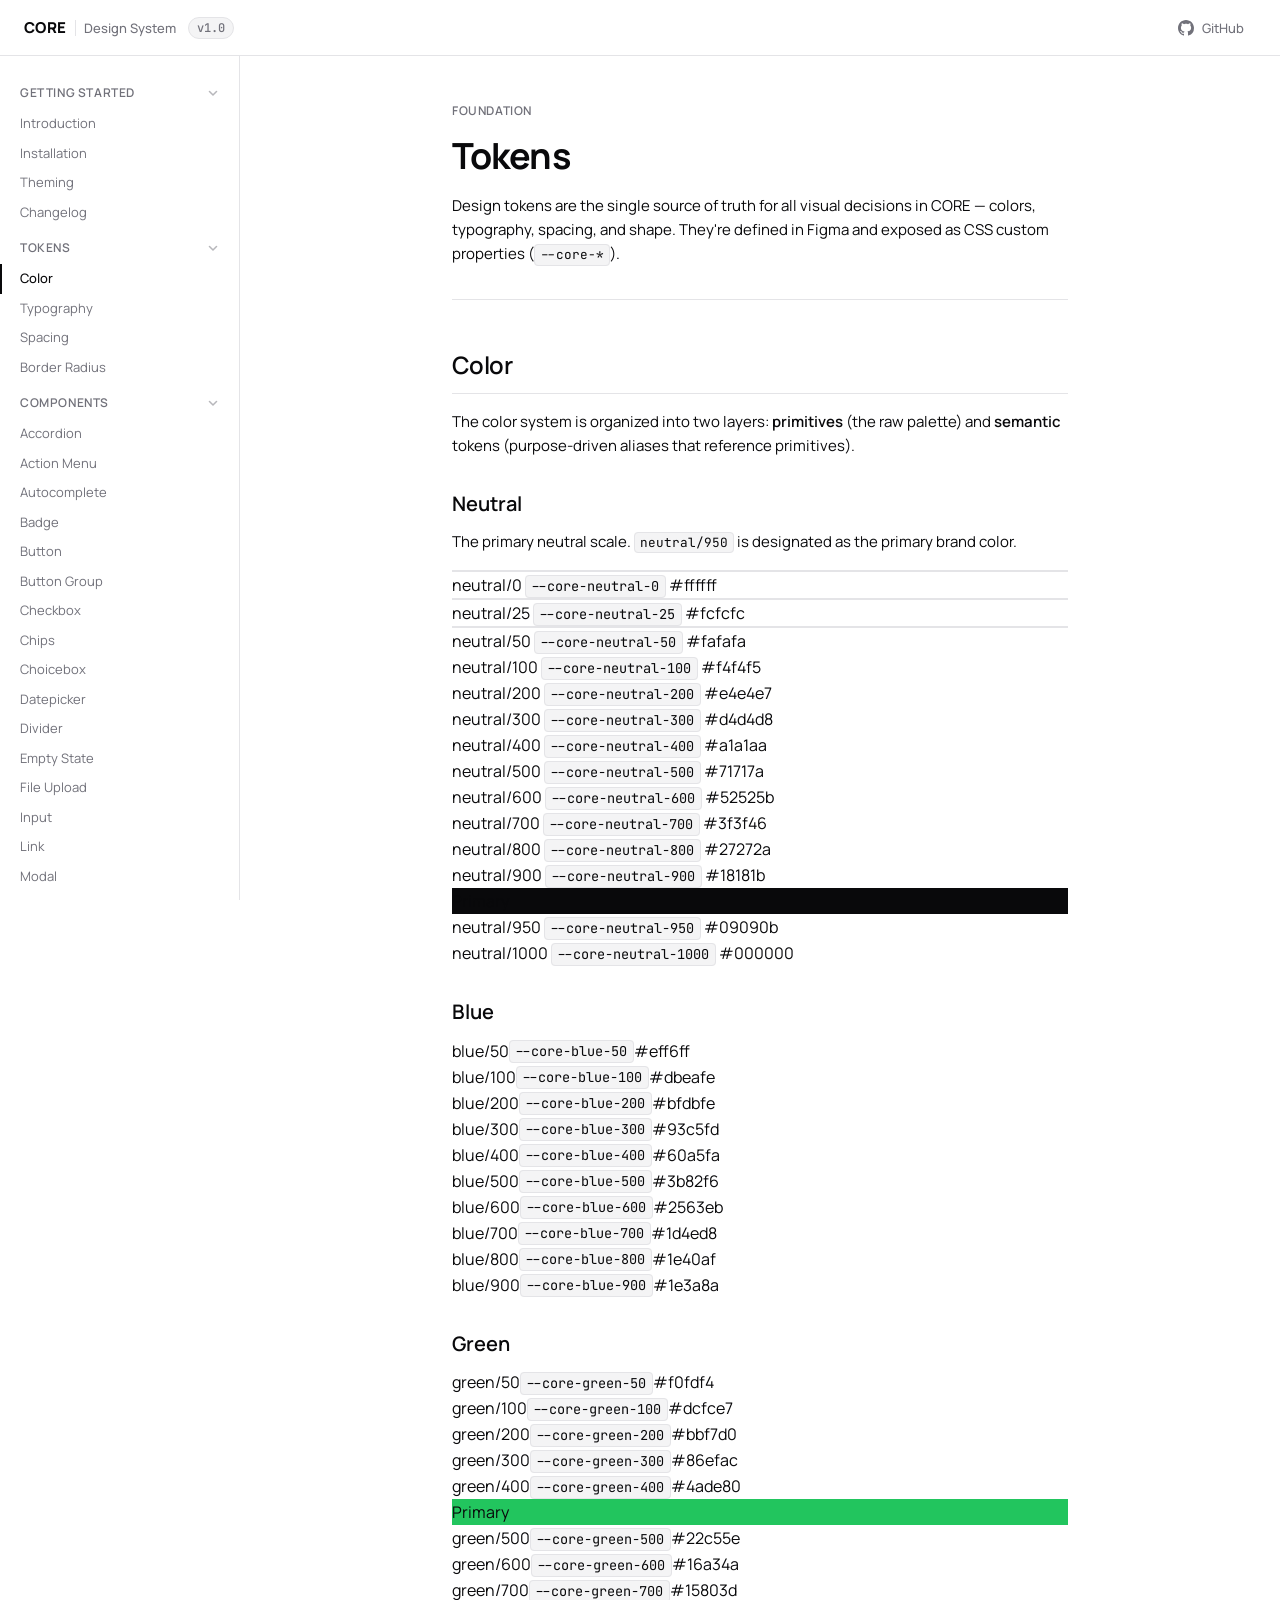
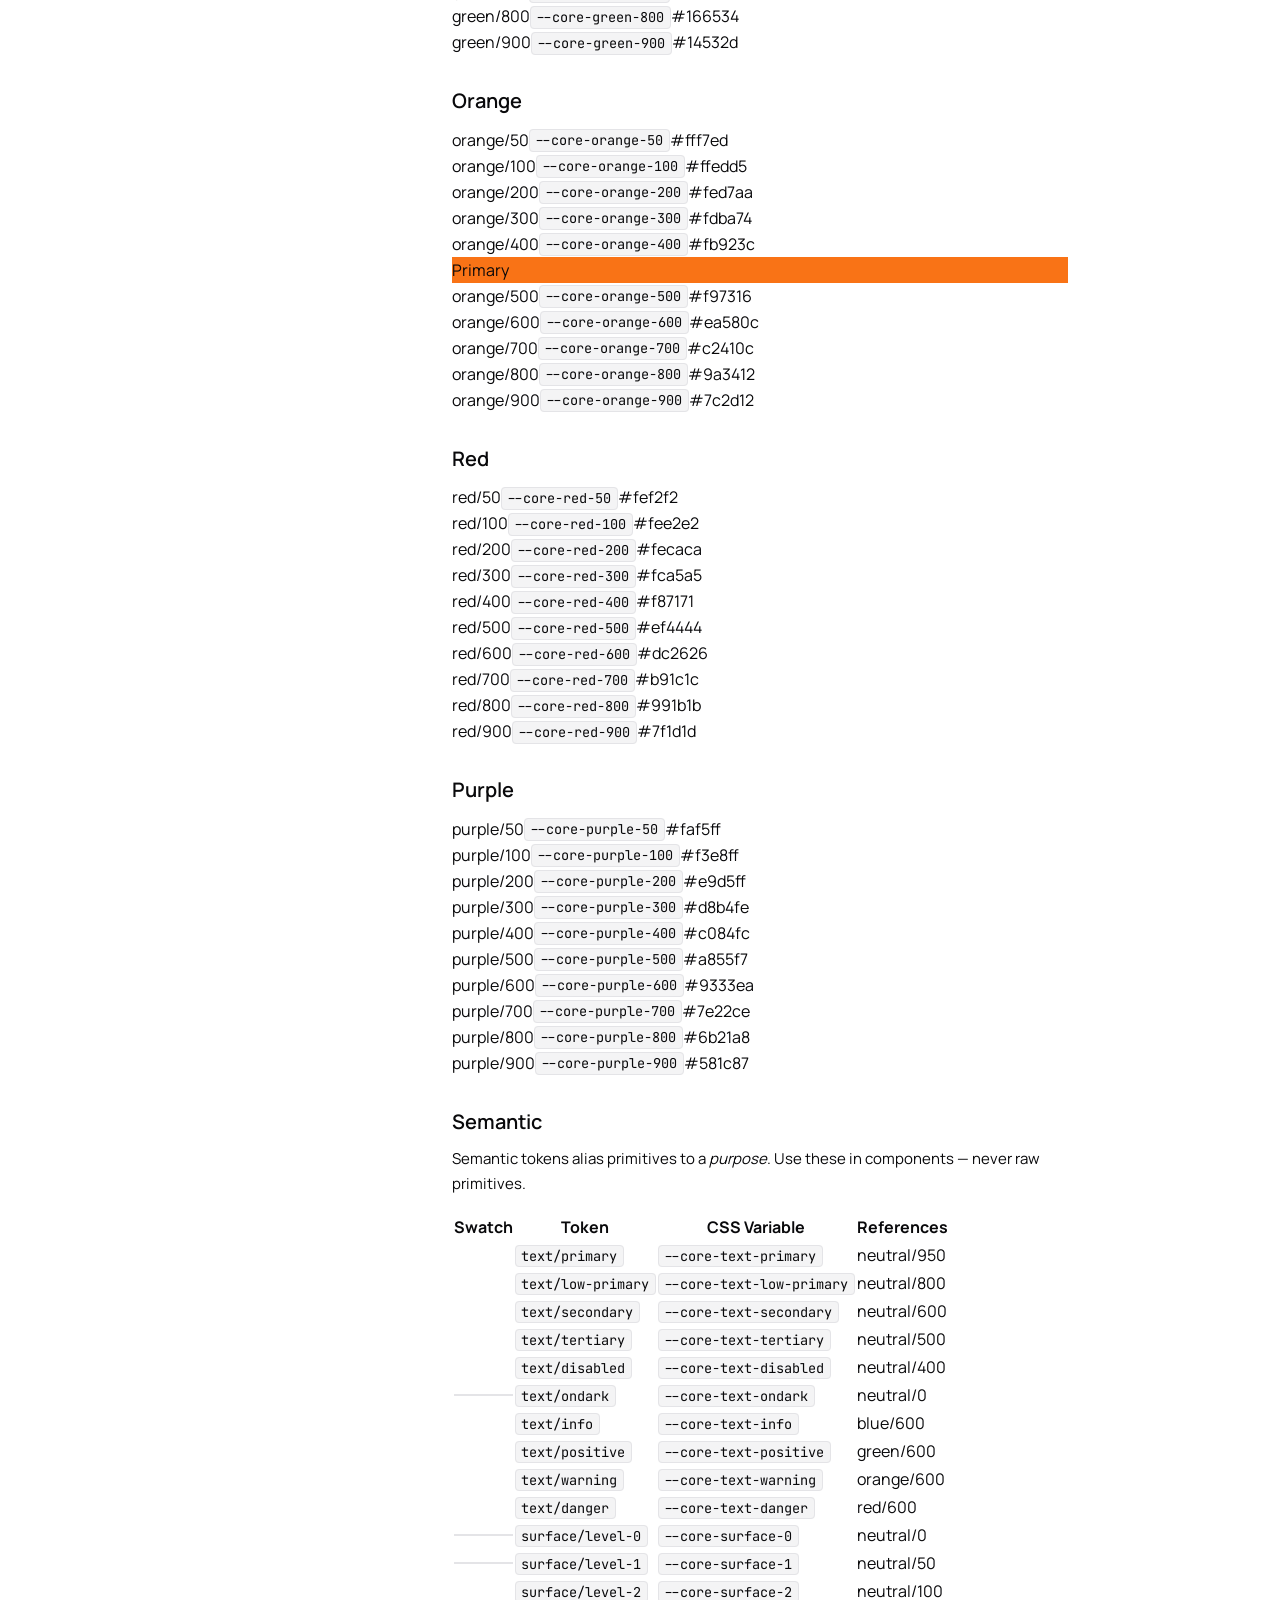
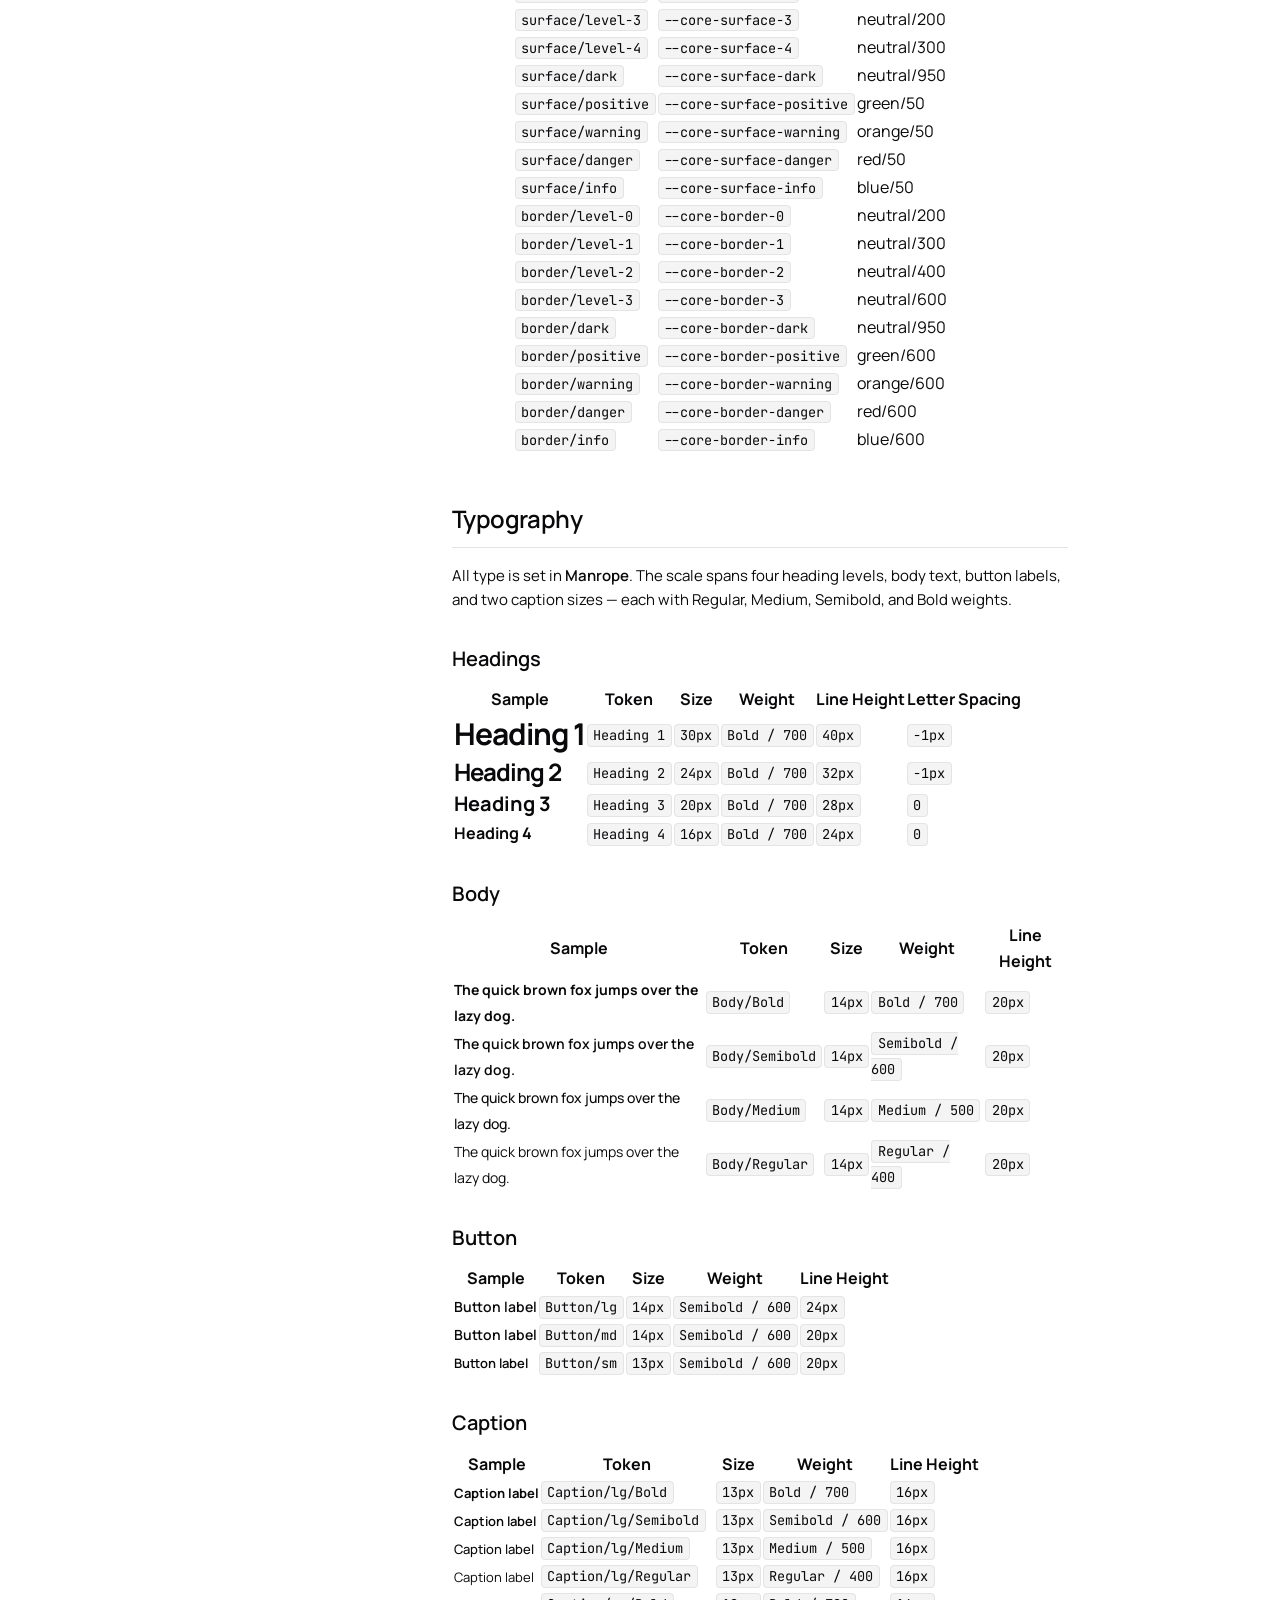
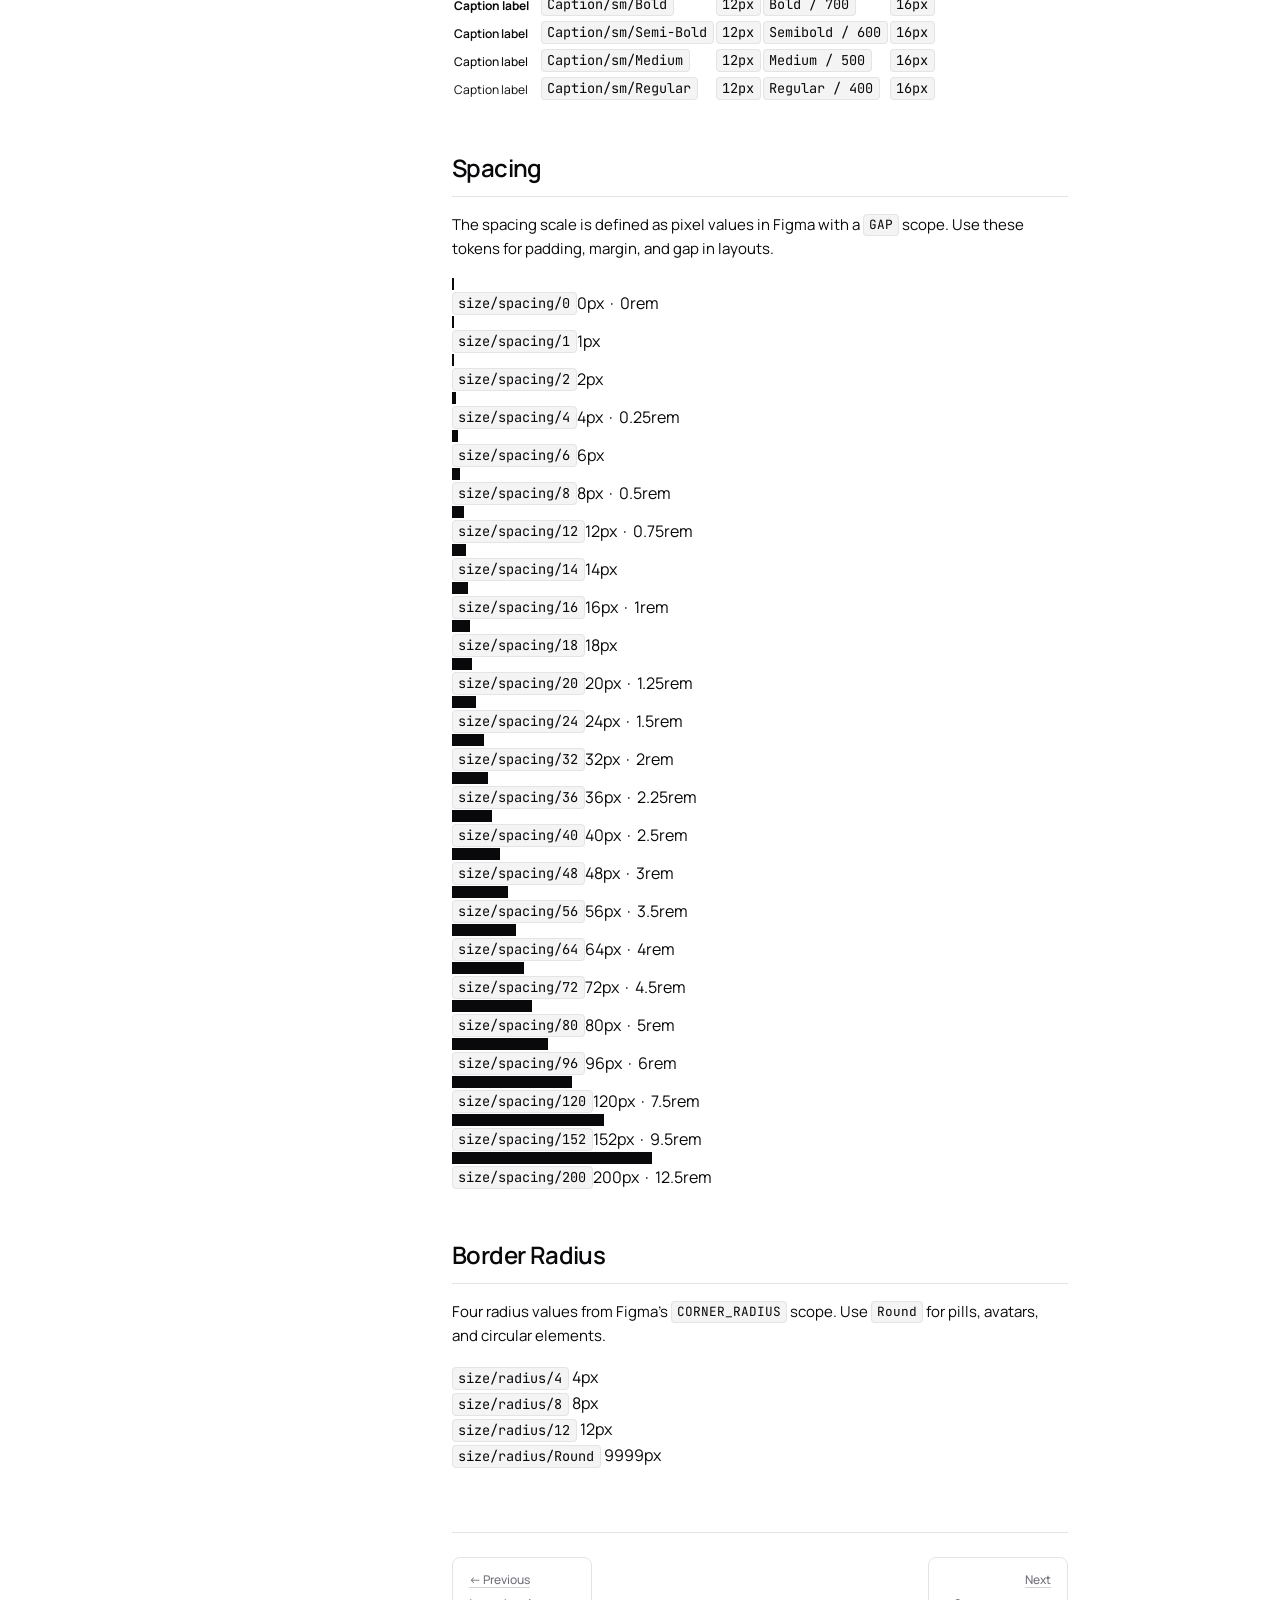
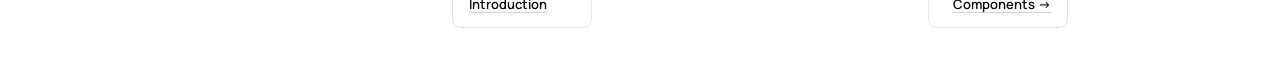
==== tokens.html @ 4af4ce38 "Auto-sync: 2026-04-16 16:09:31" ====
<!DOCTYPE html>
<html lang="en">
<head>
  <meta charset="UTF-8">
  <meta name="viewport" content="width=device-width, initial-scale=1.0">
  <title>Tokens — CORE Design System</title>
  <link rel="preconnect" href="https://fonts.googleapis.com">
  <link rel="preconnect" href="https://fonts.gstatic.com" crossorigin>
  <link href="https://fonts.googleapis.com/css2?family=Manrope:wght@400;500;600;700;800&family=JetBrains+Mono:ital,wght@0,400;0,500;1,400&display=swap" rel="stylesheet">
  <link rel="stylesheet" href="style.css">
  <link rel="stylesheet" href="tokens.css">
</head>
<body>

  <!-- ═══ HEADER ═══ -->
  <header class="header" role="banner">
    <div class="header-inner">
      <div class="header-left">
        <button class="hamburger" id="hamburger" aria-label="Toggle navigation" aria-expanded="false" aria-controls="sidebar">
          <svg width="16" height="16" viewBox="0 0 16 16" fill="none"><path d="M2 4h12M2 8h12M2 12h12" stroke="currentColor" stroke-width="1.5" stroke-linecap="round"/></svg>
        </button>
        <a href="index.html" class="logo-link">
          <span class="logo-mark">CORE</span>
          <span class="logo-sep"></span>
          <span class="logo-label">Design System</span>
        </a>
        <span class="version-badge">v1.0</span>
      </div>
      <div class="header-right">
        <a href="https://github.com/Turin-Turanbar/Core" target="_blank" rel="noopener noreferrer" class="header-btn">
          <svg width="16" height="16" viewBox="0 0 16 16" fill="currentColor"><path d="M8 0C3.58 0 0 3.58 0 8c0 3.54 2.29 6.53 5.47 7.59.4.07.55-.17.55-.38 0-.19-.01-.82-.01-1.49-2.01.37-2.53-.49-2.69-.94-.09-.23-.48-.94-.82-1.13-.28-.15-.68-.52-.01-.53.63-.01 1.08.58 1.23.82.72 1.21 1.87.87 2.33.66.07-.52.28-.87.51-1.07-1.78-.2-3.64-.89-3.64-3.95 0-.87.31-1.59.82-2.15-.08-.2-.36-1.02.08-2.12 0 0 .67-.21 2.2.82.64-.18 1.32-.27 2-.27.68 0 1.36.09 2 .27 1.53-1.04 2.2-.82 2.2-.82.44 1.1.16 1.92.08 2.12.51.56.82 1.27.82 2.15 0 3.07-1.87 3.75-3.65 3.95.29.25.54.73.54 1.48 0 1.07-.01 1.93-.01 2.2 0 .21.15.46.55.38A8.013 8.013 0 0016 8c0-4.42-3.58-8-8-8z"/></svg>
          GitHub
        </a>
      </div>
    </div>
  </header>

  <div class="page-overlay" id="overlay"></div>

  <div class="layout">

    <!-- ═══ SIDEBAR ═══ -->
    <aside class="sidebar" id="sidebar" aria-label="Documentation navigation">
      <nav>
        <div class="nav-section">
          <button class="nav-section-btn" data-section="getting-started" aria-controls="nav-getting-started">
            Getting Started
            <svg class="chevron" width="12" height="12" viewBox="0 0 12 12" fill="none"><path d="M2.5 4.5L6 8l3.5-3.5" stroke="currentColor" stroke-width="1.5" stroke-linecap="round" stroke-linejoin="round"/></svg>
          </button>
          <ul class="nav-list" id="nav-getting-started">
            <li><a href="index.html" class="nav-link">Introduction</a></li>
            <li><a href="#" class="nav-link">Installation</a></li>
            <li><a href="#" class="nav-link">Theming</a></li>
            <li><a href="#" class="nav-link">Changelog</a></li>
          </ul>
        </div>
        <div class="nav-section">
          <button class="nav-section-btn" data-section="tokens" aria-controls="nav-tokens">
            Tokens
            <svg class="chevron" width="12" height="12" viewBox="0 0 12 12" fill="none"><path d="M2.5 4.5L6 8l3.5-3.5" stroke="currentColor" stroke-width="1.5" stroke-linecap="round" stroke-linejoin="round"/></svg>
          </button>
          <ul class="nav-list" id="nav-tokens">
            <li><a href="tokens.html" class="nav-link active" aria-current="page">Color</a></li>
            <li><a href="tokens.html#typography" class="nav-link">Typography</a></li>
            <li><a href="tokens.html#spacing" class="nav-link">Spacing</a></li>
            <li><a href="tokens.html#radius" class="nav-link">Border Radius</a></li>
          </ul>
        </div>
        <div class="nav-section">
          <button class="nav-section-btn" data-section="components" aria-controls="nav-components">
            Components
            <svg class="chevron" width="12" height="12" viewBox="0 0 12 12" fill="none"><path d="M2.5 4.5L6 8l3.5-3.5" stroke="currentColor" stroke-width="1.5" stroke-linecap="round" stroke-linejoin="round"/></svg>
          </button>
          <ul class="nav-list" id="nav-components">
            <li><a href="#" class="nav-link">Accordion</a></li>
            <li><a href="#" class="nav-link">Action Menu</a></li>
            <li><a href="#" class="nav-link">Autocomplete</a></li>
            <li><a href="#" class="nav-link">Badge</a></li>
            <li><a href="#" class="nav-link">Button</a></li>
            <li><a href="#" class="nav-link">Button Group</a></li>
            <li><a href="#" class="nav-link">Checkbox</a></li>
            <li><a href="#" class="nav-link">Chips</a></li>
            <li><a href="#" class="nav-link">Choicebox</a></li>
            <li><a href="#" class="nav-link">Datepicker</a></li>
            <li><a href="#" class="nav-link">Divider</a></li>
            <li><a href="#" class="nav-link">Empty State</a></li>
            <li><a href="#" class="nav-link">File Upload</a></li>
            <li><a href="#" class="nav-link">Input</a></li>
            <li><a href="#" class="nav-link">Link</a></li>
            <li><a href="#" class="nav-link">Modal</a></li>
            <li><a href="#" class="nav-link">Pagination</a></li>
            <li><a href="#" class="nav-link">Pictures</a></li>
            <li><a href="#" class="nav-link">Radio</a></li>
            <li><a href="#" class="nav-link">Segment Control</a></li>
            <li><a href="#" class="nav-link">Select</a></li>
            <li><a href="#" class="nav-link">Stepper</a></li>
            <li><a href="#" class="nav-link">Switch</a></li>
            <li><a href="#" class="nav-link">Tabs</a></li>
            <li><a href="#" class="nav-link">Toast</a></li>
            <li><a href="#" class="nav-link">Tooltip</a></li>
          </ul>
        </div>
        <div class="nav-section">
          <button class="nav-section-btn" data-section="templates" aria-controls="nav-templates">
            Templates
            <svg class="chevron" width="12" height="12" viewBox="0 0 12 12" fill="none"><path d="M2.5 4.5L6 8l3.5-3.5" stroke="currentColor" stroke-width="1.5" stroke-linecap="round" stroke-linejoin="round"/></svg>
          </button>
          <ul class="nav-list" id="nav-templates">
            <li><a href="#" class="nav-link">Navigation</a></li>
            <li><a href="#" class="nav-link">Contextual Header</a></li>
            <li><a href="#" class="nav-link">Filters</a></li>
            <li><a href="#" class="nav-link">Drawer</a></li>
            <li><a href="#" class="nav-link">Table</a></li>
          </ul>
        </div>
      </nav>
    </aside>

    <!-- ═══ MAIN ═══ -->
    <div class="content-area">
      <div class="prose-wrapper">
        <main>
          <article class="prose">

            <header>
              <span class="page-eyebrow">Foundation</span>
              <h1 class="page-title">Tokens</h1>
              <p class="page-lead">Design tokens are the single source of truth for all visual decisions in CORE — colors, typography, spacing, and shape. They're defined in Figma and exposed as CSS custom properties (<code>--core-*</code>).</p>
            </header>

            <!-- ══════════════════════════════════
                 COLORS
            ══════════════════════════════════ -->
            <section id="color">
              <h2>Color</h2>
              <p>The color system is organized into two layers: <strong>primitives</strong> (the raw palette) and <strong>semantic</strong> tokens (purpose-driven aliases that reference primitives).</p>

              <!-- Neutral -->
              <h3 id="color-neutral">Neutral</h3>
              <p>The primary neutral scale. <code>neutral/950</code> is designated as the primary brand color.</p>

              <div class="swatch-grid" role="list">
                <div class="swatch-item" role="listitem">
                  <div class="swatch-color" style="background:#ffffff;border:1px solid var(--core-color-border)"></div>
                  <div class="swatch-meta">
                    <span class="swatch-name">neutral/0</span>
                    <code class="swatch-var">--core-neutral-0</code>
                    <span class="swatch-hex">#ffffff</span>
                  </div>
                </div>
                <div class="swatch-item" role="listitem">
                  <div class="swatch-color" style="background:#fcfcfc;border:1px solid var(--core-color-border)"></div>
                  <div class="swatch-meta">
                    <span class="swatch-name">neutral/25</span>
                    <code class="swatch-var">--core-neutral-25</code>
                    <span class="swatch-hex">#fcfcfc</span>
                  </div>
                </div>
                <div class="swatch-item" role="listitem">
                  <div class="swatch-color" style="background:#fafafa;border:1px solid var(--core-color-border)"></div>
                  <div class="swatch-meta">
                    <span class="swatch-name">neutral/50</span>
                    <code class="swatch-var">--core-neutral-50</code>
                    <span class="swatch-hex">#fafafa</span>
                  </div>
                </div>
                <div class="swatch-item" role="listitem">
                  <div class="swatch-color" style="background:#f4f4f5"></div>
                  <div class="swatch-meta">
                    <span class="swatch-name">neutral/100</span>
                    <code class="swatch-var">--core-neutral-100</code>
                    <span class="swatch-hex">#f4f4f5</span>
                  </div>
                </div>
                <div class="swatch-item" role="listitem">
                  <div class="swatch-color" style="background:#e4e4e7"></div>
                  <div class="swatch-meta">
                    <span class="swatch-name">neutral/200</span>
                    <code class="swatch-var">--core-neutral-200</code>
                    <span class="swatch-hex">#e4e4e7</span>
                  </div>
                </div>
                <div class="swatch-item" role="listitem">
                  <div class="swatch-color" style="background:#d4d4d8"></div>
                  <div class="swatch-meta">
                    <span class="swatch-name">neutral/300</span>
                    <code class="swatch-var">--core-neutral-300</code>
                    <span class="swatch-hex">#d4d4d8</span>
                  </div>
                </div>
                <div class="swatch-item" role="listitem">
                  <div class="swatch-color" style="background:#a1a1aa"></div>
                  <div class="swatch-meta">
                    <span class="swatch-name">neutral/400</span>
                    <code class="swatch-var">--core-neutral-400</code>
                    <span class="swatch-hex">#a1a1aa</span>
                  </div>
                </div>
                <div class="swatch-item" role="listitem">
                  <div class="swatch-color" style="background:#71717a"></div>
                  <div class="swatch-meta">
                    <span class="swatch-name">neutral/500</span>
                    <code class="swatch-var">--core-neutral-500</code>
                    <span class="swatch-hex">#71717a</span>
                  </div>
                </div>
                <div class="swatch-item" role="listitem">
                  <div class="swatch-color" style="background:#52525b"></div>
                  <div class="swatch-meta">
                    <span class="swatch-name">neutral/600</span>
                    <code class="swatch-var">--core-neutral-600</code>
                    <span class="swatch-hex">#52525b</span>
                  </div>
                </div>
                <div class="swatch-item" role="listitem">
                  <div class="swatch-color" style="background:#3f3f46"></div>
                  <div class="swatch-meta">
                    <span class="swatch-name">neutral/700</span>
                    <code class="swatch-var">--core-neutral-700</code>
                    <span class="swatch-hex">#3f3f46</span>
                  </div>
                </div>
                <div class="swatch-item" role="listitem">
                  <div class="swatch-color" style="background:#27272a"></div>
                  <div class="swatch-meta">
                    <span class="swatch-name">neutral/800</span>
                    <code class="swatch-var">--core-neutral-800</code>
                    <span class="swatch-hex">#27272a</span>
                  </div>
                </div>
                <div class="swatch-item" role="listitem">
                  <div class="swatch-color" style="background:#18181b"></div>
                  <div class="swatch-meta">
                    <span class="swatch-name">neutral/900</span>
                    <code class="swatch-var">--core-neutral-900</code>
                    <span class="swatch-hex">#18181b</span>
                  </div>
                </div>
                <div class="swatch-item" role="listitem">
                  <div class="swatch-color" style="background:#09090b">
                    <span class="swatch-badge">Primary</span>
                  </div>
                  <div class="swatch-meta">
                    <span class="swatch-name">neutral/950</span>
                    <code class="swatch-var">--core-neutral-950</code>
                    <span class="swatch-hex">#09090b</span>
                  </div>
                </div>
                <div class="swatch-item" role="listitem">
                  <div class="swatch-color" style="background:#000000"></div>
                  <div class="swatch-meta">
                    <span class="swatch-name">neutral/1000</span>
                    <code class="swatch-var">--core-neutral-1000</code>
                    <span class="swatch-hex">#000000</span>
                  </div>
                </div>
              </div>

              <!-- Blue -->
              <h3 id="color-blue">Blue</h3>
              <div class="swatch-grid" role="list">
                <div class="swatch-item" role="listitem"><div class="swatch-color" style="background:#eff6ff"></div><div class="swatch-meta"><span class="swatch-name">blue/50</span><code class="swatch-var">--core-blue-50</code><span class="swatch-hex">#eff6ff</span></div></div>
                <div class="swatch-item" role="listitem"><div class="swatch-color" style="background:#dbeafe"></div><div class="swatch-meta"><span class="swatch-name">blue/100</span><code class="swatch-var">--core-blue-100</code><span class="swatch-hex">#dbeafe</span></div></div>
                <div class="swatch-item" role="listitem"><div class="swatch-color" style="background:#bfdbfe"></div><div class="swatch-meta"><span class="swatch-name">blue/200</span><code class="swatch-var">--core-blue-200</code><span class="swatch-hex">#bfdbfe</span></div></div>
                <div class="swatch-item" role="listitem"><div class="swatch-color" style="background:#93c5fd"></div><div class="swatch-meta"><span class="swatch-name">blue/300</span><code class="swatch-var">--core-blue-300</code><span class="swatch-hex">#93c5fd</span></div></div>
                <div class="swatch-item" role="listitem"><div class="swatch-color" style="background:#60a5fa"></div><div class="swatch-meta"><span class="swatch-name">blue/400</span><code class="swatch-var">--core-blue-400</code><span class="swatch-hex">#60a5fa</span></div></div>
                <div class="swatch-item" role="listitem"><div class="swatch-color" style="background:#3b82f6"></div><div class="swatch-meta"><span class="swatch-name">blue/500</span><code class="swatch-var">--core-blue-500</code><span class="swatch-hex">#3b82f6</span></div></div>
                <div class="swatch-item" role="listitem"><div class="swatch-color" style="background:#2563eb"></div><div class="swatch-meta"><span class="swatch-name">blue/600</span><code class="swatch-var">--core-blue-600</code><span class="swatch-hex">#2563eb</span></div></div>
                <div class="swatch-item" role="listitem"><div class="swatch-color" style="background:#1d4ed8"></div><div class="swatch-meta"><span class="swatch-name">blue/700</span><code class="swatch-var">--core-blue-700</code><span class="swatch-hex">#1d4ed8</span></div></div>
                <div class="swatch-item" role="listitem"><div class="swatch-color" style="background:#1e40af"></div><div class="swatch-meta"><span class="swatch-name">blue/800</span><code class="swatch-var">--core-blue-800</code><span class="swatch-hex">#1e40af</span></div></div>
                <div class="swatch-item" role="listitem"><div class="swatch-color" style="background:#1e3a8a"></div><div class="swatch-meta"><span class="swatch-name">blue/900</span><code class="swatch-var">--core-blue-900</code><span class="swatch-hex">#1e3a8a</span></div></div>
              </div>

              <!-- Green -->
              <h3 id="color-green">Green</h3>
              <div class="swatch-grid" role="list">
                <div class="swatch-item" role="listitem"><div class="swatch-color" style="background:#f0fdf4"></div><div class="swatch-meta"><span class="swatch-name">green/50</span><code class="swatch-var">--core-green-50</code><span class="swatch-hex">#f0fdf4</span></div></div>
                <div class="swatch-item" role="listitem"><div class="swatch-color" style="background:#dcfce7"></div><div class="swatch-meta"><span class="swatch-name">green/100</span><code class="swatch-var">--core-green-100</code><span class="swatch-hex">#dcfce7</span></div></div>
                <div class="swatch-item" role="listitem"><div class="swatch-color" style="background:#bbf7d0"></div><div class="swatch-meta"><span class="swatch-name">green/200</span><code class="swatch-var">--core-green-200</code><span class="swatch-hex">#bbf7d0</span></div></div>
                <div class="swatch-item" role="listitem"><div class="swatch-color" style="background:#86efac"></div><div class="swatch-meta"><span class="swatch-name">green/300</span><code class="swatch-var">--core-green-300</code><span class="swatch-hex">#86efac</span></div></div>
                <div class="swatch-item" role="listitem"><div class="swatch-color" style="background:#4ade80"></div><div class="swatch-meta"><span class="swatch-name">green/400</span><code class="swatch-var">--core-green-400</code><span class="swatch-hex">#4ade80</span></div></div>
                <div class="swatch-item" role="listitem"><div class="swatch-color" style="background:#22c55e"><span class="swatch-badge">Primary</span></div><div class="swatch-meta"><span class="swatch-name">green/500</span><code class="swatch-var">--core-green-500</code><span class="swatch-hex">#22c55e</span></div></div>
                <div class="swatch-item" role="listitem"><div class="swatch-color" style="background:#16a34a"></div><div class="swatch-meta"><span class="swatch-name">green/600</span><code class="swatch-var">--core-green-600</code><span class="swatch-hex">#16a34a</span></div></div>
                <div class="swatch-item" role="listitem"><div class="swatch-color" style="background:#15803d"></div><div class="swatch-meta"><span class="swatch-name">green/700</span><code class="swatch-var">--core-green-700</code><span class="swatch-hex">#15803d</span></div></div>
                <div class="swatch-item" role="listitem"><div class="swatch-color" style="background:#166534"></div><div class="swatch-meta"><span class="swatch-name">green/800</span><code class="swatch-var">--core-green-800</code><span class="swatch-hex">#166534</span></div></div>
                <div class="swatch-item" role="listitem"><div class="swatch-color" style="background:#14532d"></div><div class="swatch-meta"><span class="swatch-name">green/900</span><code class="swatch-var">--core-green-900</code><span class="swatch-hex">#14532d</span></div></div>
              </div>

              <!-- Orange -->
              <h3 id="color-orange">Orange</h3>
              <div class="swatch-grid" role="list">
                <div class="swatch-item" role="listitem"><div class="swatch-color" style="background:#fff7ed"></div><div class="swatch-meta"><span class="swatch-name">orange/50</span><code class="swatch-var">--core-orange-50</code><span class="swatch-hex">#fff7ed</span></div></div>
                <div class="swatch-item" role="listitem"><div class="swatch-color" style="background:#ffedd5"></div><div class="swatch-meta"><span class="swatch-name">orange/100</span><code class="swatch-var">--core-orange-100</code><span class="swatch-hex">#ffedd5</span></div></div>
                <div class="swatch-item" role="listitem"><div class="swatch-color" style="background:#fed7aa"></div><div class="swatch-meta"><span class="swatch-name">orange/200</span><code class="swatch-var">--core-orange-200</code><span class="swatch-hex">#fed7aa</span></div></div>
                <div class="swatch-item" role="listitem"><div class="swatch-color" style="background:#fdba74"></div><div class="swatch-meta"><span class="swatch-name">orange/300</span><code class="swatch-var">--core-orange-300</code><span class="swatch-hex">#fdba74</span></div></div>
                <div class="swatch-item" role="listitem"><div class="swatch-color" style="background:#fb923c"></div><div class="swatch-meta"><span class="swatch-name">orange/400</span><code class="swatch-var">--core-orange-400</code><span class="swatch-hex">#fb923c</span></div></div>
                <div class="swatch-item" role="listitem"><div class="swatch-color" style="background:#f97316"><span class="swatch-badge">Primary</span></div><div class="swatch-meta"><span class="swatch-name">orange/500</span><code class="swatch-var">--core-orange-500</code><span class="swatch-hex">#f97316</span></div></div>
                <div class="swatch-item" role="listitem"><div class="swatch-color" style="background:#ea580c"></div><div class="swatch-meta"><span class="swatch-name">orange/600</span><code class="swatch-var">--core-orange-600</code><span class="swatch-hex">#ea580c</span></div></div>
                <div class="swatch-item" role="listitem"><div class="swatch-color" style="background:#c2410c"></div><div class="swatch-meta"><span class="swatch-name">orange/700</span><code class="swatch-var">--core-orange-700</code><span class="swatch-hex">#c2410c</span></div></div>
                <div class="swatch-item" role="listitem"><div class="swatch-color" style="background:#9a3412"></div><div class="swatch-meta"><span class="swatch-name">orange/800</span><code class="swatch-var">--core-orange-800</code><span class="swatch-hex">#9a3412</span></div></div>
                <div class="swatch-item" role="listitem"><div class="swatch-color" style="background:#7c2d12"></div><div class="swatch-meta"><span class="swatch-name">orange/900</span><code class="swatch-var">--core-orange-900</code><span class="swatch-hex">#7c2d12</span></div></div>
              </div>

              <!-- Red -->
              <h3 id="color-red">Red</h3>
              <div class="swatch-grid" role="list">
                <div class="swatch-item" role="listitem"><div class="swatch-color" style="background:#fef2f2"></div><div class="swatch-meta"><span class="swatch-name">red/50</span><code class="swatch-var">--core-red-50</code><span class="swatch-hex">#fef2f2</span></div></div>
                <div class="swatch-item" role="listitem"><div class="swatch-color" style="background:#fee2e2"></div><div class="swatch-meta"><span class="swatch-name">red/100</span><code class="swatch-var">--core-red-100</code><span class="swatch-hex">#fee2e2</span></div></div>
                <div class="swatch-item" role="listitem"><div class="swatch-color" style="background:#fecaca"></div><div class="swatch-meta"><span class="swatch-name">red/200</span><code class="swatch-var">--core-red-200</code><span class="swatch-hex">#fecaca</span></div></div>
                <div class="swatch-item" role="listitem"><div class="swatch-color" style="background:#fca5a5"></div><div class="swatch-meta"><span class="swatch-name">red/300</span><code class="swatch-var">--core-red-300</code><span class="swatch-hex">#fca5a5</span></div></div>
                <div class="swatch-item" role="listitem"><div class="swatch-color" style="background:#f87171"></div><div class="swatch-meta"><span class="swatch-name">red/400</span><code class="swatch-var">--core-red-400</code><span class="swatch-hex">#f87171</span></div></div>
                <div class="swatch-item" role="listitem"><div class="swatch-color" style="background:#ef4444"></div><div class="swatch-meta"><span class="swatch-name">red/500</span><code class="swatch-var">--core-red-500</code><span class="swatch-hex">#ef4444</span></div></div>
                <div class="swatch-item" role="listitem"><div class="swatch-color" style="background:#dc2626"></div><div class="swatch-meta"><span class="swatch-name">red/600</span><code class="swatch-var">--core-red-600</code><span class="swatch-hex">#dc2626</span></div></div>
                <div class="swatch-item" role="listitem"><div class="swatch-color" style="background:#b91c1c"></div><div class="swatch-meta"><span class="swatch-name">red/700</span><code class="swatch-var">--core-red-700</code><span class="swatch-hex">#b91c1c</span></div></div>
                <div class="swatch-item" role="listitem"><div class="swatch-color" style="background:#991b1b"></div><div class="swatch-meta"><span class="swatch-name">red/800</span><code class="swatch-var">--core-red-800</code><span class="swatch-hex">#991b1b</span></div></div>
                <div class="swatch-item" role="listitem"><div class="swatch-color" style="background:#7f1d1d"></div><div class="swatch-meta"><span class="swatch-name">red/900</span><code class="swatch-var">--core-red-900</code><span class="swatch-hex">#7f1d1d</span></div></div>
              </div>

              <!-- Purple -->
              <h3 id="color-purple">Purple</h3>
              <div class="swatch-grid" role="list">
                <div class="swatch-item" role="listitem"><div class="swatch-color" style="background:#faf5ff"></div><div class="swatch-meta"><span class="swatch-name">purple/50</span><code class="swatch-var">--core-purple-50</code><span class="swatch-hex">#faf5ff</span></div></div>
                <div class="swatch-item" role="listitem"><div class="swatch-color" style="background:#f3e8ff"></div><div class="swatch-meta"><span class="swatch-name">purple/100</span><code class="swatch-var">--core-purple-100</code><span class="swatch-hex">#f3e8ff</span></div></div>
                <div class="swatch-item" role="listitem"><div class="swatch-color" style="background:#e9d5ff"></div><div class="swatch-meta"><span class="swatch-name">purple/200</span><code class="swatch-var">--core-purple-200</code><span class="swatch-hex">#e9d5ff</span></div></div>
                <div class="swatch-item" role="listitem"><div class="swatch-color" style="background:#d8b4fe"></div><div class="swatch-meta"><span class="swatch-name">purple/300</span><code class="swatch-var">--core-purple-300</code><span class="swatch-hex">#d8b4fe</span></div></div>
                <div class="swatch-item" role="listitem"><div class="swatch-color" style="background:#c084fc"></div><div class="swatch-meta"><span class="swatch-name">purple/400</span><code class="swatch-var">--core-purple-400</code><span class="swatch-hex">#c084fc</span></div></div>
                <div class="swatch-item" role="listitem"><div class="swatch-color" style="background:#a855f7"></div><div class="swatch-meta"><span class="swatch-name">purple/500</span><code class="swatch-var">--core-purple-500</code><span class="swatch-hex">#a855f7</span></div></div>
                <div class="swatch-item" role="listitem"><div class="swatch-color" style="background:#9333ea"></div><div class="swatch-meta"><span class="swatch-name">purple/600</span><code class="swatch-var">--core-purple-600</code><span class="swatch-hex">#9333ea</span></div></div>
                <div class="swatch-item" role="listitem"><div class="swatch-color" style="background:#7e22ce"></div><div class="swatch-meta"><span class="swatch-name">purple/700</span><code class="swatch-var">--core-purple-700</code><span class="swatch-hex">#7e22ce</span></div></div>
                <div class="swatch-item" role="listitem"><div class="swatch-color" style="background:#6b21a8"></div><div class="swatch-meta"><span class="swatch-name">purple/800</span><code class="swatch-var">--core-purple-800</code><span class="swatch-hex">#6b21a8</span></div></div>
                <div class="swatch-item" role="listitem"><div class="swatch-color" style="background:#581c87"></div><div class="swatch-meta"><span class="swatch-name">purple/900</span><code class="swatch-var">--core-purple-900</code><span class="swatch-hex">#581c87</span></div></div>
              </div>

              <!-- Semantic / Global -->
              <h3 id="color-semantic">Semantic</h3>
              <p>Semantic tokens alias primitives to a <em>purpose</em>. Use these in components — never raw primitives.</p>

              <div class="token-table-wrapper">
                <table class="token-table">
                  <thead>
                    <tr>
                      <th>Swatch</th>
                      <th>Token</th>
                      <th>CSS Variable</th>
                      <th>References</th>
                    </tr>
                  </thead>
                  <tbody>
                    <tr><td><div class="inline-swatch" style="background:#09090b"></div></td><td><code>text/primary</code></td><td><code>--core-text-primary</code></td><td>neutral/950</td></tr>
                    <tr><td><div class="inline-swatch" style="background:#27272a"></div></td><td><code>text/low-primary</code></td><td><code>--core-text-low-primary</code></td><td>neutral/800</td></tr>
                    <tr><td><div class="inline-swatch" style="background:#52525b"></div></td><td><code>text/secondary</code></td><td><code>--core-text-secondary</code></td><td>neutral/600</td></tr>
                    <tr><td><div class="inline-swatch" style="background:#71717a"></div></td><td><code>text/tertiary</code></td><td><code>--core-text-tertiary</code></td><td>neutral/500</td></tr>
                    <tr><td><div class="inline-swatch" style="background:#a1a1aa"></div></td><td><code>text/disabled</code></td><td><code>--core-text-disabled</code></td><td>neutral/400</td></tr>
                    <tr><td><div class="inline-swatch" style="background:#ffffff;border:1px solid var(--core-color-border)"></div></td><td><code>text/ondark</code></td><td><code>--core-text-ondark</code></td><td>neutral/0</td></tr>
                    <tr><td><div class="inline-swatch" style="background:#2563eb"></div></td><td><code>text/info</code></td><td><code>--core-text-info</code></td><td>blue/600</td></tr>
                    <tr><td><div class="inline-swatch" style="background:#16a34a"></div></td><td><code>text/positive</code></td><td><code>--core-text-positive</code></td><td>green/600</td></tr>
                    <tr><td><div class="inline-swatch" style="background:#d97706"></div></td><td><code>text/warning</code></td><td><code>--core-text-warning</code></td><td>orange/600</td></tr>
                    <tr><td><div class="inline-swatch" style="background:#dc2626"></div></td><td><code>text/danger</code></td><td><code>--core-text-danger</code></td><td>red/600</td></tr>
                    <tr class="table-group-sep"><td><div class="inline-swatch" style="background:#ffffff;border:1px solid var(--core-color-border)"></div></td><td><code>surface/level-0</code></td><td><code>--core-surface-0</code></td><td>neutral/0</td></tr>
                    <tr><td><div class="inline-swatch" style="background:#fafafa;border:1px solid var(--core-color-border)"></div></td><td><code>surface/level-1</code></td><td><code>--core-surface-1</code></td><td>neutral/50</td></tr>
                    <tr><td><div class="inline-swatch" style="background:#f4f4f5"></div></td><td><code>surface/level-2</code></td><td><code>--core-surface-2</code></td><td>neutral/100</td></tr>
                    <tr><td><div class="inline-swatch" style="background:#e4e4e7"></div></td><td><code>surface/level-3</code></td><td><code>--core-surface-3</code></td><td>neutral/200</td></tr>
                    <tr><td><div class="inline-swatch" style="background:#d4d4d8"></div></td><td><code>surface/level-4</code></td><td><code>--core-surface-4</code></td><td>neutral/300</td></tr>
                    <tr><td><div class="inline-swatch" style="background:#09090b"></div></td><td><code>surface/dark</code></td><td><code>--core-surface-dark</code></td><td>neutral/950</td></tr>
                    <tr><td><div class="inline-swatch" style="background:#f0fdf4"></div></td><td><code>surface/positive</code></td><td><code>--core-surface-positive</code></td><td>green/50</td></tr>
                    <tr><td><div class="inline-swatch" style="background:#fff7ed"></div></td><td><code>surface/warning</code></td><td><code>--core-surface-warning</code></td><td>orange/50</td></tr>
                    <tr><td><div class="inline-swatch" style="background:#fef2f2"></div></td><td><code>surface/danger</code></td><td><code>--core-surface-danger</code></td><td>red/50</td></tr>
                    <tr><td><div class="inline-swatch" style="background:#eff6ff"></div></td><td><code>surface/info</code></td><td><code>--core-surface-info</code></td><td>blue/50</td></tr>
                    <tr class="table-group-sep"><td><div class="inline-swatch" style="background:#e4e4e7"></div></td><td><code>border/level-0</code></td><td><code>--core-border-0</code></td><td>neutral/200</td></tr>
                    <tr><td><div class="inline-swatch" style="background:#d4d4d8"></div></td><td><code>border/level-1</code></td><td><code>--core-border-1</code></td><td>neutral/300</td></tr>
                    <tr><td><div class="inline-swatch" style="background:#a1a1aa"></div></td><td><code>border/level-2</code></td><td><code>--core-border-2</code></td><td>neutral/400</td></tr>
                    <tr><td><div class="inline-swatch" style="background:#52525b"></div></td><td><code>border/level-3</code></td><td><code>--core-border-3</code></td><td>neutral/600</td></tr>
                    <tr><td><div class="inline-swatch" style="background:#09090b"></div></td><td><code>border/dark</code></td><td><code>--core-border-dark</code></td><td>neutral/950</td></tr>
                    <tr><td><div class="inline-swatch" style="background:#16a34a"></div></td><td><code>border/positive</code></td><td><code>--core-border-positive</code></td><td>green/600</td></tr>
                    <tr><td><div class="inline-swatch" style="background:#d97706"></div></td><td><code>border/warning</code></td><td><code>--core-border-warning</code></td><td>orange/600</td></tr>
                    <tr><td><div class="inline-swatch" style="background:#dc2626"></div></td><td><code>border/danger</code></td><td><code>--core-border-danger</code></td><td>red/600</td></tr>
                    <tr><td><div class="inline-swatch" style="background:#2563eb"></div></td><td><code>border/info</code></td><td><code>--core-border-info</code></td><td>blue/600</td></tr>
                  </tbody>
                </table>
              </div>
            </section>

            <!-- ══════════════════════════════════
                 TYPOGRAPHY
            ══════════════════════════════════ -->
            <section id="typography">
              <h2>Typography</h2>
              <p>All type is set in <strong>Manrope</strong>. The scale spans four heading levels, body text, button labels, and two caption sizes — each with Regular, Medium, Semibold, and Bold weights.</p>

              <!-- Headings -->
              <h3 id="type-headings">Headings</h3>
              <div class="type-table-wrapper">
                <table class="token-table">
                  <thead>
                    <tr><th>Sample</th><th>Token</th><th>Size</th><th>Weight</th><th>Line Height</th><th>Letter Spacing</th></tr>
                  </thead>
                  <tbody>
                    <tr>
                      <td><span style="font-family:'Manrope',sans-serif;font-size:30px;font-weight:700;line-height:40px;letter-spacing:-1px;white-space:nowrap;display:block">Heading 1</span></td>
                      <td><code>Heading 1</code></td>
                      <td><code>30px</code></td>
                      <td><code>Bold / 700</code></td>
                      <td><code>40px</code></td>
                      <td><code>−1px</code></td>
                    </tr>
                    <tr>
                      <td><span style="font-family:'Manrope',sans-serif;font-size:24px;font-weight:700;line-height:32px;letter-spacing:-1px;white-space:nowrap;display:block">Heading 2</span></td>
                      <td><code>Heading 2</code></td>
                      <td><code>24px</code></td>
                      <td><code>Bold / 700</code></td>
                      <td><code>32px</code></td>
                      <td><code>−1px</code></td>
                    </tr>
                    <tr>
                      <td><span style="font-family:'Manrope',sans-serif;font-size:20px;font-weight:700;line-height:28px;white-space:nowrap;display:block">Heading 3</span></td>
                      <td><code>Heading 3</code></td>
                      <td><code>20px</code></td>
                      <td><code>Bold / 700</code></td>
                      <td><code>28px</code></td>
                      <td><code>0</code></td>
                    </tr>
                    <tr>
                      <td><span style="font-family:'Manrope',sans-serif;font-size:16px;font-weight:700;line-height:24px;white-space:nowrap;display:block">Heading 4</span></td>
                      <td><code>Heading 4</code></td>
                      <td><code>16px</code></td>
                      <td><code>Bold / 700</code></td>
                      <td><code>24px</code></td>
                      <td><code>0</code></td>
                    </tr>
                  </tbody>
                </table>
              </div>

              <!-- Body -->
              <h3 id="type-body">Body</h3>
              <div class="type-table-wrapper">
                <table class="token-table">
                  <thead>
                    <tr><th>Sample</th><th>Token</th><th>Size</th><th>Weight</th><th>Line Height</th></tr>
                  </thead>
                  <tbody>
                    <tr>
                      <td><span style="font-family:'Manrope',sans-serif;font-size:14px;font-weight:700;line-height:20px">The quick brown fox jumps over the lazy dog.</span></td>
                      <td><code>Body/Bold</code></td>
                      <td><code>14px</code></td>
                      <td><code>Bold / 700</code></td>
                      <td><code>20px</code></td>
                    </tr>
                    <tr>
                      <td><span style="font-family:'Manrope',sans-serif;font-size:14px;font-weight:600;line-height:20px">The quick brown fox jumps over the lazy dog.</span></td>
                      <td><code>Body/Semibold</code></td>
                      <td><code>14px</code></td>
                      <td><code>Semibold / 600</code></td>
                      <td><code>20px</code></td>
                    </tr>
                    <tr>
                      <td><span style="font-family:'Manrope',sans-serif;font-size:14px;font-weight:500;line-height:20px">The quick brown fox jumps over the lazy dog.</span></td>
                      <td><code>Body/Medium</code></td>
                      <td><code>14px</code></td>
                      <td><code>Medium / 500</code></td>
                      <td><code>20px</code></td>
                    </tr>
                    <tr>
                      <td><span style="font-family:'Manrope',sans-serif;font-size:14px;font-weight:400;line-height:20px">The quick brown fox jumps over the lazy dog.</span></td>
                      <td><code>Body/Regular</code></td>
                      <td><code>14px</code></td>
                      <td><code>Regular / 400</code></td>
                      <td><code>20px</code></td>
                    </tr>
                  </tbody>
                </table>
              </div>

              <!-- Button -->
              <h3 id="type-button">Button</h3>
              <div class="type-table-wrapper">
                <table class="token-table">
                  <thead>
                    <tr><th>Sample</th><th>Token</th><th>Size</th><th>Weight</th><th>Line Height</th></tr>
                  </thead>
                  <tbody>
                    <tr>
                      <td><span style="font-family:'Manrope',sans-serif;font-size:14px;font-weight:600;line-height:24px">Button label</span></td>
                      <td><code>Button/lg</code></td>
                      <td><code>14px</code></td>
                      <td><code>Semibold / 600</code></td>
                      <td><code>24px</code></td>
                    </tr>
                    <tr>
                      <td><span style="font-family:'Manrope',sans-serif;font-size:14px;font-weight:600;line-height:20px">Button label</span></td>
                      <td><code>Button/md</code></td>
                      <td><code>14px</code></td>
                      <td><code>Semibold / 600</code></td>
                      <td><code>20px</code></td>
                    </tr>
                    <tr>
                      <td><span style="font-family:'Manrope',sans-serif;font-size:13px;font-weight:600;line-height:20px">Button label</span></td>
                      <td><code>Button/sm</code></td>
                      <td><code>13px</code></td>
                      <td><code>Semibold / 600</code></td>
                      <td><code>20px</code></td>
                    </tr>
                  </tbody>
                </table>
              </div>

              <!-- Caption -->
              <h3 id="type-caption">Caption</h3>
              <div class="type-table-wrapper">
                <table class="token-table">
                  <thead>
                    <tr><th>Sample</th><th>Token</th><th>Size</th><th>Weight</th><th>Line Height</th></tr>
                  </thead>
                  <tbody>
                    <tr>
                      <td><span style="font-family:'Manrope',sans-serif;font-size:13px;font-weight:700;line-height:16px">Caption label</span></td>
                      <td><code>Caption/lg/Bold</code></td>
                      <td><code>13px</code></td><td><code>Bold / 700</code></td><td><code>16px</code></td>
                    </tr>
                    <tr>
                      <td><span style="font-family:'Manrope',sans-serif;font-size:13px;font-weight:600;line-height:16px">Caption label</span></td>
                      <td><code>Caption/lg/Semibold</code></td>
                      <td><code>13px</code></td><td><code>Semibold / 600</code></td><td><code>16px</code></td>
                    </tr>
                    <tr>
                      <td><span style="font-family:'Manrope',sans-serif;font-size:13px;font-weight:500;line-height:16px">Caption label</span></td>
                      <td><code>Caption/lg/Medium</code></td>
                      <td><code>13px</code></td><td><code>Medium / 500</code></td><td><code>16px</code></td>
                    </tr>
                    <tr>
                      <td><span style="font-family:'Manrope',sans-serif;font-size:13px;font-weight:400;line-height:16px">Caption label</span></td>
                      <td><code>Caption/lg/Regular</code></td>
                      <td><code>13px</code></td><td><code>Regular / 400</code></td><td><code>16px</code></td>
                    </tr>
                    <tr>
                      <td><span style="font-family:'Manrope',sans-serif;font-size:12px;font-weight:700;line-height:16px">Caption label</span></td>
                      <td><code>Caption/sm/Bold</code></td>
                      <td><code>12px</code></td><td><code>Bold / 700</code></td><td><code>16px</code></td>
                    </tr>
                    <tr>
                      <td><span style="font-family:'Manrope',sans-serif;font-size:12px;font-weight:600;line-height:16px">Caption label</span></td>
                      <td><code>Caption/sm/Semi-Bold</code></td>
                      <td><code>12px</code></td><td><code>Semibold / 600</code></td><td><code>16px</code></td>
                    </tr>
                    <tr>
                      <td><span style="font-family:'Manrope',sans-serif;font-size:12px;font-weight:500;line-height:16px">Caption label</span></td>
                      <td><code>Caption/sm/Medium</code></td>
                      <td><code>12px</code></td><td><code>Medium / 500</code></td><td><code>16px</code></td>
                    </tr>
                    <tr>
                      <td><span style="font-family:'Manrope',sans-serif;font-size:12px;font-weight:400;line-height:16px">Caption label</span></td>
                      <td><code>Caption/sm/Regular</code></td>
                      <td><code>12px</code></td><td><code>Regular / 400</code></td><td><code>16px</code></td>
                    </tr>
                  </tbody>
                </table>
              </div>
            </section>

            <!-- ══════════════════════════════════
                 SPACING
            ══════════════════════════════════ -->
            <section id="spacing">
              <h2>Spacing</h2>
              <p>The spacing scale is defined as pixel values in Figma with a <code>GAP</code> scope. Use these tokens for padding, margin, and gap in layouts.</p>

              <div class="spacing-list" role="list">
                <!-- values from Figma: 0,1,2,4,6,8,12,14,16,18,20,24,32,36,40,48,56,64,72,80,96,120,152,200 -->
                <div class="spacing-row" role="listitem"><div class="spacing-bar-wrap"><div class="spacing-bar" style="width:0px;min-width:2px;height:12px;background:var(--core-neutral-950)"></div></div><code class="spacing-var">size/spacing/0</code><span class="spacing-val">0px &nbsp;·&nbsp; 0rem</span></div>
                <div class="spacing-row" role="listitem"><div class="spacing-bar-wrap"><div class="spacing-bar" style="width:1px;min-width:2px;height:12px;background:var(--core-neutral-950)"></div></div><code class="spacing-var">size/spacing/1</code><span class="spacing-val">1px</span></div>
                <div class="spacing-row" role="listitem"><div class="spacing-bar-wrap"><div class="spacing-bar" style="width:2px;height:12px;background:var(--core-neutral-950)"></div></div><code class="spacing-var">size/spacing/2</code><span class="spacing-val">2px</span></div>
                <div class="spacing-row" role="listitem"><div class="spacing-bar-wrap"><div class="spacing-bar" style="width:4px;height:12px;background:var(--core-neutral-950)"></div></div><code class="spacing-var">size/spacing/4</code><span class="spacing-val">4px &nbsp;·&nbsp; 0.25rem</span></div>
                <div class="spacing-row" role="listitem"><div class="spacing-bar-wrap"><div class="spacing-bar" style="width:6px;height:12px;background:var(--core-neutral-950)"></div></div><code class="spacing-var">size/spacing/6</code><span class="spacing-val">6px</span></div>
                <div class="spacing-row" role="listitem"><div class="spacing-bar-wrap"><div class="spacing-bar" style="width:8px;height:12px;background:var(--core-neutral-950)"></div></div><code class="spacing-var">size/spacing/8</code><span class="spacing-val">8px &nbsp;·&nbsp; 0.5rem</span></div>
                <div class="spacing-row" role="listitem"><div class="spacing-bar-wrap"><div class="spacing-bar" style="width:12px;height:12px;background:var(--core-neutral-950)"></div></div><code class="spacing-var">size/spacing/12</code><span class="spacing-val">12px &nbsp;·&nbsp; 0.75rem</span></div>
                <div class="spacing-row" role="listitem"><div class="spacing-bar-wrap"><div class="spacing-bar" style="width:14px;height:12px;background:var(--core-neutral-950)"></div></div><code class="spacing-var">size/spacing/14</code><span class="spacing-val">14px</span></div>
                <div class="spacing-row" role="listitem"><div class="spacing-bar-wrap"><div class="spacing-bar" style="width:16px;height:12px;background:var(--core-neutral-950)"></div></div><code class="spacing-var">size/spacing/16</code><span class="spacing-val">16px &nbsp;·&nbsp; 1rem</span></div>
                <div class="spacing-row" role="listitem"><div class="spacing-bar-wrap"><div class="spacing-bar" style="width:18px;height:12px;background:var(--core-neutral-950)"></div></div><code class="spacing-var">size/spacing/18</code><span class="spacing-val">18px</span></div>
                <div class="spacing-row" role="listitem"><div class="spacing-bar-wrap"><div class="spacing-bar" style="width:20px;height:12px;background:var(--core-neutral-950)"></div></div><code class="spacing-var">size/spacing/20</code><span class="spacing-val">20px &nbsp;·&nbsp; 1.25rem</span></div>
                <div class="spacing-row" role="listitem"><div class="spacing-bar-wrap"><div class="spacing-bar" style="width:24px;height:12px;background:var(--core-neutral-950)"></div></div><code class="spacing-var">size/spacing/24</code><span class="spacing-val">24px &nbsp;·&nbsp; 1.5rem</span></div>
                <div class="spacing-row" role="listitem"><div class="spacing-bar-wrap"><div class="spacing-bar" style="width:32px;height:12px;background:var(--core-neutral-950)"></div></div><code class="spacing-var">size/spacing/32</code><span class="spacing-val">32px &nbsp;·&nbsp; 2rem</span></div>
                <div class="spacing-row" role="listitem"><div class="spacing-bar-wrap"><div class="spacing-bar" style="width:36px;height:12px;background:var(--core-neutral-950)"></div></div><code class="spacing-var">size/spacing/36</code><span class="spacing-val">36px &nbsp;·&nbsp; 2.25rem</span></div>
                <div class="spacing-row" role="listitem"><div class="spacing-bar-wrap"><div class="spacing-bar" style="width:40px;height:12px;background:var(--core-neutral-950)"></div></div><code class="spacing-var">size/spacing/40</code><span class="spacing-val">40px &nbsp;·&nbsp; 2.5rem</span></div>
                <div class="spacing-row" role="listitem"><div class="spacing-bar-wrap"><div class="spacing-bar" style="width:48px;height:12px;background:var(--core-neutral-950)"></div></div><code class="spacing-var">size/spacing/48</code><span class="spacing-val">48px &nbsp;·&nbsp; 3rem</span></div>
                <div class="spacing-row" role="listitem"><div class="spacing-bar-wrap"><div class="spacing-bar" style="width:56px;height:12px;background:var(--core-neutral-950)"></div></div><code class="spacing-var">size/spacing/56</code><span class="spacing-val">56px &nbsp;·&nbsp; 3.5rem</span></div>
                <div class="spacing-row" role="listitem"><div class="spacing-bar-wrap"><div class="spacing-bar" style="width:64px;height:12px;background:var(--core-neutral-950)"></div></div><code class="spacing-var">size/spacing/64</code><span class="spacing-val">64px &nbsp;·&nbsp; 4rem</span></div>
                <div class="spacing-row" role="listitem"><div class="spacing-bar-wrap"><div class="spacing-bar" style="width:72px;height:12px;background:var(--core-neutral-950)"></div></div><code class="spacing-var">size/spacing/72</code><span class="spacing-val">72px &nbsp;·&nbsp; 4.5rem</span></div>
                <div class="spacing-row" role="listitem"><div class="spacing-bar-wrap"><div class="spacing-bar" style="width:80px;height:12px;background:var(--core-neutral-950)"></div></div><code class="spacing-var">size/spacing/80</code><span class="spacing-val">80px &nbsp;·&nbsp; 5rem</span></div>
                <div class="spacing-row" role="listitem"><div class="spacing-bar-wrap"><div class="spacing-bar" style="width:96px;height:12px;background:var(--core-neutral-950)"></div></div><code class="spacing-var">size/spacing/96</code><span class="spacing-val">96px &nbsp;·&nbsp; 6rem</span></div>
                <div class="spacing-row" role="listitem"><div class="spacing-bar-wrap"><div class="spacing-bar" style="width:120px;height:12px;background:var(--core-neutral-950)"></div></div><code class="spacing-var">size/spacing/120</code><span class="spacing-val">120px &nbsp;·&nbsp; 7.5rem</span></div>
                <div class="spacing-row" role="listitem"><div class="spacing-bar-wrap"><div class="spacing-bar" style="width:152px;height:12px;background:var(--core-neutral-950)"></div></div><code class="spacing-var">size/spacing/152</code><span class="spacing-val">152px &nbsp;·&nbsp; 9.5rem</span></div>
                <div class="spacing-row" role="listitem"><div class="spacing-bar-wrap"><div class="spacing-bar" style="width:200px;height:12px;background:var(--core-neutral-950)"></div></div><code class="spacing-var">size/spacing/200</code><span class="spacing-val">200px &nbsp;·&nbsp; 12.5rem</span></div>
              </div>
            </section>

            <!-- ══════════════════════════════════
                 BORDER RADIUS
            ══════════════════════════════════ -->
            <section id="radius">
              <h2>Border Radius</h2>
              <p>Four radius values from Figma's <code>CORNER_RADIUS</code> scope. Use <code>Round</code> for pills, avatars, and circular elements.</p>

              <div class="radius-grid" role="list">
                <div class="radius-item" role="listitem">
                  <div class="radius-box" style="border-radius:4px"></div>
                  <div class="radius-meta">
                    <code class="radius-token">size/radius/4</code>
                    <span class="radius-value">4px</span>
                  </div>
                </div>
                <div class="radius-item" role="listitem">
                  <div class="radius-box" style="border-radius:8px"></div>
                  <div class="radius-meta">
                    <code class="radius-token">size/radius/8</code>
                    <span class="radius-value">8px</span>
                  </div>
                </div>
                <div class="radius-item" role="listitem">
                  <div class="radius-box" style="border-radius:12px"></div>
                  <div class="radius-meta">
                    <code class="radius-token">size/radius/12</code>
                    <span class="radius-value">12px</span>
                  </div>
                </div>
                <div class="radius-item" role="listitem">
                  <div class="radius-box" style="border-radius:9999px"></div>
                  <div class="radius-meta">
                    <code class="radius-token">size/radius/Round</code>
                    <span class="radius-value">9999px</span>
                  </div>
                </div>
              </div>
            </section>

            <!-- Page nav -->
            <nav class="page-nav" aria-label="Page navigation">
              <a href="index.html" class="page-nav-link">
                <span class="page-nav-label">← Previous</span>
                <span class="page-nav-name">Introduction</span>
              </a>
              <a href="#" class="page-nav-link next">
                <span class="page-nav-label">Next</span>
                <span class="page-nav-name">Components →</span>
              </a>
            </nav>

          </article>
        </main>
      </div>
    </div>

    <!-- ═══ TOC ═══ -->
    <aside class="toc" aria-label="On this page">
      <p class="toc-heading">On this page</p>
      <ul class="toc-list">
        <li><a href="#color"           class="toc-link active">Color</a></li>
        <li><a href="#color-neutral"   class="toc-link level-3">Neutral</a></li>
        <li><a href="#color-blue"      class="toc-link level-3">Blue</a></li>
        <li><a href="#color-green"     class="toc-link level-3">Green</a></li>
        <li><a href="#color-orange"    class="toc-link level-3">Orange</a></li>
        <li><a href="#color-red"       class="toc-link level-3">Red</a></li>
        <li><a href="#color-purple"    class="toc-link level-3">Purple</a></li>
        <li><a href="#color-semantic"  class="toc-link level-3">Semantic</a></li>
        <li><a href="#typography"      class="toc-link">Typography</a></li>
        <li><a href="#type-headings"   class="toc-link level-3">Headings</a></li>
        <li><a href="#type-body"       class="toc-link level-3">Body</a></li>
        <li><a href="#type-button"     class="toc-link level-3">Button</a></li>
        <li><a href="#type-caption"    class="toc-link level-3">Caption</a></li>
        <li><a href="#spacing"         class="toc-link">Spacing</a></li>
        <li><a href="#radius"          class="toc-link">Border Radius</a></li>
      </ul>
    </aside>

  </div>

  <script src="main.js"></script>
</body>
</html>
---- style.css ----
/* ============================================================
   CORE Design System — Documentation Site
   CSS Custom Properties (Figma Tokens → --core-*)
   ============================================================ */

/* ── Google Fonts ── */
@import url('https://fonts.googleapis.com/css2?family=Manrope:wght@400;500;600;700;800&family=JetBrains+Mono:ital,wght@0,400;0,500;1,400&display=swap');

/* ============================================================
   TOKENS
   ============================================================ */
:root {

  /* ── Color · Neutral Scale ── */
  --core-neutral-0:   #ffffff;
  --core-neutral-50:  #fafafa;
  --core-neutral-100: #f4f4f5;
  --core-neutral-200: #e4e4e7;
  --core-neutral-300: #d4d4d8;
  --core-neutral-400: #a1a1aa;
  --core-neutral-500: #71717a;
  --core-neutral-600: #52525b;
  --core-neutral-700: #3f3f46;
  --core-neutral-800: #27272a;
  --core-neutral-900: #18181b;
  --core-neutral-950: #09090b;

  /* ── Color · Semantic ── */
  --core-color-bg:              var(--core-neutral-0);
  --core-color-fg:              var(--core-neutral-950);
  --core-color-muted:           var(--core-neutral-100);
  --core-color-muted-fg:        var(--core-neutral-500);
  --core-color-subtle-fg:       var(--core-neutral-400);
  --core-color-border:          var(--core-neutral-200);
  --core-color-border-strong:   var(--core-neutral-300);
  --core-color-surface:         var(--core-neutral-50);
  --core-color-accent:          var(--core-neutral-950);
  --core-color-accent-fg:       var(--core-neutral-0);
  --core-color-ring:            var(--core-neutral-400);

  /* ── Color · Code ── */
  --core-color-code-bg:         #0d0d0d;
  --core-color-code-border:     #1e1e1e;
  --core-color-code-fg:         #e1e4e8;
  --core-color-code-comment:    #6e7681;
  --core-color-code-keyword:    #ff7b72;
  --core-color-code-string:     #a5d6ff;
  --core-color-code-number:     #79c0ff;
  --core-color-code-tag:        #7ee787;
  --core-color-code-attr:       #ffa657;

  /* ── Color · Status ── */
  --core-color-success:         #16a34a;
  --core-color-success-muted:   #f0fdf4;
  --core-color-warning:         #d97706;
  --core-color-warning-muted:   #fffbeb;
  --core-color-error:           #dc2626;
  --core-color-error-muted:     #fef2f2;
  --core-color-info:            #2563eb;
  --core-color-info-muted:      #eff6ff;

  /* ── Typography · Font Families ── */
  --core-font-sans: 'Manrope', -apple-system, BlinkMacSystemFont, 'Segoe UI', system-ui, sans-serif;
  --core-font-mono: 'JetBrains Mono', 'Fira Code', ui-monospace, 'Cascadia Code', monospace;

  /* ── Typography · Font Sizes ── */
  --core-text-2xs:   0.6875rem;  /* 11px */
  --core-text-xs:    0.75rem;    /* 12px */
  --core-text-sm:    0.8125rem;  /* 13px */
  --core-text-base:  0.9375rem;  /* 15px */
  --core-text-md:    1rem;       /* 16px */
  --core-text-lg:    1.0625rem;  /* 17px */
  --core-text-xl:    1.25rem;    /* 20px */
  --core-text-2xl:   1.5rem;     /* 24px */
  --core-text-3xl:   1.875rem;   /* 30px */
  --core-text-4xl:   2.25rem;    /* 36px */
  --core-text-5xl:   3rem;       /* 48px */

  /* ── Typography · Font Weights ── */
  --core-weight-regular:    400;
  --core-weight-medium:     500;
  --core-weight-semibold:   600;
  --core-weight-bold:       700;
  --core-weight-extrabold:  800;

  /* ── Typography · Line Heights ── */
  --core-leading-none:     1;
  --core-leading-tight:    1.25;
  --core-leading-snug:     1.375;
  --core-leading-normal:   1.5;
  --core-leading-relaxed:  1.625;
  --core-leading-loose:    2;

  /* ── Typography · Letter Spacing ── */
  --core-tracking-tight:   -0.025em;
  --core-tracking-snug:    -0.015em;
  --core-tracking-normal:   0em;
  --core-tracking-wide:     0.025em;
  --core-tracking-wider:    0.05em;
  --core-tracking-widest:   0.1em;

  /* ── Spacing ── */
  --core-space-px:  1px;
  --core-space-0:   0;
  --core-space-1:   0.25rem;   /*  4px */
  --core-space-2:   0.5rem;    /*  8px */
  --core-space-3:   0.75rem;   /* 12px */
  --core-space-4:   1rem;      /* 16px */
  --core-space-5:   1.25rem;   /* 20px */
  --core-space-6:   1.5rem;    /* 24px */
  --core-space-7:   1.75rem;   /* 28px */
  --core-space-8:   2rem;      /* 32px */
  --core-space-9:   2.25rem;   /* 36px */
  --core-space-10:  2.5rem;    /* 40px */
  --core-space-11:  2.75rem;   /* 44px */
  --core-space-12:  3rem;      /* 48px */
  --core-space-14:  3.5rem;    /* 56px */
  --core-space-16:  4rem;      /* 64px */
  --core-space-20:  5rem;      /* 80px */
  --core-space-24:  6rem;      /* 96px */
  --core-space-32:  8rem;      /* 128px */

  /* ── Border Radius ── */
  --core-radius-none:   0;
  --core-radius-sm:     0.25rem;   /*  4px */
  --core-radius-md:     0.375rem;  /*  6px */
  --core-radius-lg:     0.5rem;    /*  8px */
  --core-radius-xl:     0.75rem;   /* 12px */
  --core-radius-2xl:    1rem;      /* 16px */
  --core-radius-full:   9999px;

  /* ── Shadows ── */
  --core-shadow-xs: 0 1px 2px 0 rgb(0 0 0 / 0.04);
  --core-shadow-sm: 0 1px 3px 0 rgb(0 0 0 / 0.06), 0 1px 2px -1px rgb(0 0 0 / 0.04);
  --core-shadow-md: 0 4px 6px -1px rgb(0 0 0 / 0.07), 0 2px 4px -2px rgb(0 0 0 / 0.04);
  --core-shadow-lg: 0 10px 15px -3px rgb(0 0 0 / 0.08), 0 4px 6px -4px rgb(0 0 0 / 0.04);
  --core-shadow-xl: 0 20px 25px -5px rgb(0 0 0 / 0.08), 0 8px 10px -6px rgb(0 0 0 / 0.04);

  /* ── Layout ── */
  --core-header-h:      56px;
  --core-sidebar-w:     240px;
  --core-toc-w:         216px;
  --core-prose-max-w:   680px;

  /* ── Transitions ── */
  --core-ease-fast:   80ms ease;
  --core-ease-base:   150ms ease;
  --core-ease-slow:   240ms ease;
  --core-ease-spring: 300ms cubic-bezier(0.34, 1.56, 0.64, 1);

  /* ── Z-index ── */
  --core-z-base:     0;
  --core-z-raised:   10;
  --core-z-sidebar:  50;
  --core-z-overlay:  80;
  --core-z-header:   100;
  --core-z-tooltip:  200;
}

/* ============================================================
   RESET
   ============================================================ */
*, *::before, *::after {
  box-sizing: border-box;
  margin: 0;
  padding: 0;
}

html {
  font-family: var(--core-font-sans);
  font-size: 16px;
  color: var(--core-color-fg);
  background: var(--core-color-bg);
  -webkit-font-smoothing: antialiased;
  -moz-osx-font-smoothing: grayscale;
  scroll-behavior: smooth;
  scroll-padding-top: calc(var(--core-header-h) + var(--core-space-6));
  tab-size: 2;
}

body { min-height: 100vh; }

a { color: inherit; text-decoration: none; }
ul, ol { list-style: none; }
button { font-family: inherit; cursor: pointer; border: none; background: none; }
img { display: block; max-width: 100%; }
input, select, textarea { font-family: inherit; }

/* ============================================================
   HEADER
   ============================================================ */
.header {
  position: fixed;
  top: 0;
  left: 0;
  right: 0;
  height: var(--core-header-h);
  background: var(--core-color-bg);
  border-bottom: 1px solid var(--core-color-border);
  z-index: var(--core-z-header);
  display: flex;
  align-items: center;
}

.header-inner {
  width: 100%;
  padding: 0 var(--core-space-6);
  display: flex;
  align-items: center;
  justify-content: space-between;
  gap: var(--core-space-4);
}

.header-left {
  display: flex;
  align-items: center;
  gap: var(--core-space-3);
}

/* Hamburger */
.hamburger {
  display: none;
  align-items: center;
  justify-content: center;
  width: 32px;
  height: 32px;
  border-radius: var(--core-radius-md);
  color: var(--core-color-fg);
  transition: background var(--core-ease-base);
  flex-shrink: 0;
}
.hamburger:hover { background: var(--core-color-muted); }

/* Logo */
.logo-link {
  display: flex;
  align-items: center;
  gap: var(--core-space-2);
}
.logo-mark {
  font-size: var(--core-text-base);
  font-weight: var(--core-weight-extrabold);
  letter-spacing: var(--core-tracking-wide);
  color: var(--core-color-fg);
  line-height: 1;
}
.logo-sep {
  width: 1px;
  height: 16px;
  background: var(--core-color-border);
  flex-shrink: 0;
}
.logo-label {
  font-size: var(--core-text-sm);
  font-weight: var(--core-weight-medium);
  color: var(--core-color-muted-fg);
}

/* Header right */
.header-right {
  display: flex;
  align-items: center;
  gap: var(--core-space-1);
}

.header-btn {
  display: inline-flex;
  align-items: center;
  gap: var(--core-space-2);
  padding: var(--core-space-2) var(--core-space-3);
  font-size: var(--core-text-sm);
  font-weight: var(--core-weight-medium);
  color: var(--core-color-muted-fg);
  border-radius: var(--core-radius-md);
  transition: color var(--core-ease-base), background var(--core-ease-base);
  white-space: nowrap;
}
.header-btn:hover {
  color: var(--core-color-fg);
  background: var(--core-color-muted);
}
.header-btn svg { flex-shrink: 0; }

/* Version badge */
.version-badge {
  display: inline-flex;
  align-items: center;
  padding: 2px var(--core-space-2);
  font-size: var(--core-text-xs);
  font-weight: var(--core-weight-medium);
  font-family: var(--core-font-mono);
  color: var(--core-color-muted-fg);
  background: var(--core-color-muted);
  border: 1px solid var(--core-color-border);
  border-radius: var(--core-radius-full);
}

/* ============================================================
   LAYOUT
   ============================================================ */
.page-overlay {
  display: none;
  position: fixed;
  inset: 0;
  background: rgb(0 0 0 / 0.5);
  backdrop-filter: blur(2px);
  z-index: var(--core-z-overlay);
}
.page-overlay.active { display: block; }

.layout {
  display: flex;
  padding-top: var(--core-header-h);
  min-height: 100vh;
}

/* ============================================================
   SIDEBAR
   ============================================================ */
.sidebar {
  position: fixed;
  top: var(--core-header-h);
  left: 0;
  width: var(--core-sidebar-w);
  height: calc(100vh - var(--core-header-h));
  border-right: 1px solid var(--core-color-border);
  background: var(--core-color-bg);
  overflow-y: auto;
  overflow-x: hidden;
  z-index: var(--core-z-sidebar);
  padding: var(--core-space-5) 0 var(--core-space-12);
  display: flex;
  flex-direction: column;
  gap: 0;
}

/* Thin scrollbar */
.sidebar::-webkit-scrollbar { width: 4px; }
.sidebar::-webkit-scrollbar-track { background: transparent; }
.sidebar::-webkit-scrollbar-thumb {
  background: var(--core-color-border);
  border-radius: var(--core-radius-full);
}

/* Section */
.nav-section { margin-bottom: var(--core-space-1); }

.nav-section-btn {
  display: flex;
  align-items: center;
  justify-content: space-between;
  width: 100%;
  padding: var(--core-space-2) var(--core-space-5);
  font-size: var(--core-text-xs);
  font-weight: var(--core-weight-semibold);
  color: var(--core-color-muted-fg);
  letter-spacing: var(--core-tracking-wider);
  text-transform: uppercase;
  transition: color var(--core-ease-base);
  user-select: none;
}
.nav-section-btn:hover { color: var(--core-color-fg); }

.nav-section-btn .chevron {
  transition: transform var(--core-ease-base);
  flex-shrink: 0;
  opacity: 0.5;
}
.nav-section-btn.collapsed .chevron { transform: rotate(-90deg); }

/* Nav list */
.nav-list {
  overflow: hidden;
  transition: max-height var(--core-ease-slow);
}

/* Nav link */
.nav-link {
  display: flex;
  align-items: center;
  padding: 5px var(--core-space-5);
  padding-left: calc(var(--core-space-5) - 2px);
  font-size: var(--core-text-sm);
  font-weight: var(--core-weight-regular);
  color: var(--core-color-muted-fg);
  border-left: 2px solid transparent;
  line-height: var(--core-leading-normal);
  transition: color var(--core-ease-fast), border-color var(--core-ease-fast), font-weight var(--core-ease-fast);
  white-space: nowrap;
  overflow: hidden;
  text-overflow: ellipsis;
}
.nav-link:hover { color: var(--core-color-fg); }
.nav-link.active {
  color: var(--core-color-fg);
  font-weight: var(--core-weight-medium);
  border-left-color: var(--core-color-fg);
}

/* ============================================================
   CONTENT AREA
   ============================================================ */
.content-area {
  margin-left: var(--core-sidebar-w);
  margin-right: var(--core-toc-w);
  flex: 1;
  min-width: 0;
}

.prose-wrapper {
  max-width: var(--core-prose-max-w);
  margin: 0 auto;
  padding: var(--core-space-10) var(--core-space-8);
}

/* ============================================================
   PROSE / TYPOGRAPHY
   ============================================================ */
.prose { line-height: var(--core-leading-relaxed); }

/* Page header */
.page-eyebrow {
  display: inline-block;
  font-size: var(--core-text-xs);
  font-weight: var(--core-weight-semibold);
  letter-spacing: var(--core-tracking-wider);
  text-transform: uppercase;
  color: var(--core-color-muted-fg);
  margin-bottom: var(--core-space-3);
}

.page-title {
  font-size: var(--core-text-4xl);
  font-weight: var(--core-weight-bold);
  letter-spacing: var(--core-tracking-tight);
  line-height: var(--core-leading-tight);
  color: var(--core-color-fg);
  margin-bottom: var(--core-space-4);
}

.page-lead {
  font-size: var(--core-text-lg);
  color: var(--core-color-muted-fg);
  line-height: var(--core-leading-relaxed);
  margin-bottom: var(--core-space-8);
  padding-bottom: var(--core-space-8);
  border-bottom: 1px solid var(--core-color-border);
}

/* Headings */
.prose h2 {
  font-size: var(--core-text-2xl);
  font-weight: var(--core-weight-semibold);
  letter-spacing: var(--core-tracking-tight);
  line-height: var(--core-leading-snug);
  color: var(--core-color-fg);
  margin-top: var(--core-space-12);
  margin-bottom: var(--core-space-4);
  padding-bottom: var(--core-space-3);
  border-bottom: 1px solid var(--core-color-border);
  scroll-margin-top: calc(var(--core-header-h) + var(--core-space-4));
}

.prose h3 {
  font-size: var(--core-text-xl);
  font-weight: var(--core-weight-semibold);
  line-height: var(--core-leading-snug);
  color: var(--core-color-fg);
  margin-top: var(--core-space-8);
  margin-bottom: var(--core-space-3);
  scroll-margin-top: calc(var(--core-header-h) + var(--core-space-4));
}

.prose h4 {
  font-size: var(--core-text-base);
  font-weight: var(--core-weight-semibold);
  color: var(--core-color-fg);
  margin-top: var(--core-space-6);
  margin-bottom: var(--core-space-2);
}

/* Body text */
.prose p {
  font-size: var(--core-text-base);
  line-height: var(--core-leading-relaxed);
  color: var(--core-color-fg);
  margin-bottom: var(--core-space-4);
}

/* Links */
.prose a {
  color: var(--core-color-fg);
  text-decoration: underline;
  text-decoration-color: var(--core-color-border-strong);
  text-underline-offset: 3px;
  transition: text-decoration-color var(--core-ease-base);
}
.prose a:hover { text-decoration-color: var(--core-color-fg); }

/* Strong */
.prose strong { font-weight: var(--core-weight-semibold); }

/* Inline code */
.prose code:not(pre code) {
  font-family: var(--core-font-mono);
  font-size: 0.85em;
  background: var(--core-color-muted);
  border: 1px solid var(--core-color-border);
  border-radius: var(--core-radius-sm);
  padding: 0.1em 0.4em;
  color: var(--core-color-fg);
}

/* Lists */
.prose ul, .prose ol {
  margin-bottom: var(--core-space-4);
  padding-left: var(--core-space-5);
}
.prose ul { list-style: disc; }
.prose ol { list-style: decimal; }
.prose li {
  font-size: var(--core-text-base);
  line-height: var(--core-leading-relaxed);
  margin-bottom: var(--core-space-2);
  color: var(--core-color-fg);
}
.prose li::marker { color: var(--core-color-muted-fg); }

/* HR */
.prose hr {
  border: none;
  border-top: 1px solid var(--core-color-border);
  margin: var(--core-space-8) 0;
}

/* Standalone code block (not in ComponentPreview) */
.prose > pre,
.prose section > pre {
  margin: var(--core-space-5) 0;
  border: 1px solid var(--core-color-code-border);
  border-radius: var(--core-radius-lg);
  overflow: hidden;
  background: var(--core-color-code-bg);
}

.prose > pre code,
.prose section > pre code {
  display: block;
  padding: var(--core-space-5) var(--core-space-6);
  font-family: var(--core-font-mono);
  font-size: var(--core-text-sm);
  line-height: var(--core-leading-relaxed);
  color: var(--core-color-code-fg);
  overflow-x: auto;
  background: transparent !important;
}

/* ============================================================
   CALLOUT
   ============================================================ */
.callout {
  display: flex;
  gap: var(--core-space-3);
  padding: var(--core-space-4) var(--core-space-4);
  background: var(--core-color-surface);
  border: 1px solid var(--core-color-border);
  border-radius: var(--core-radius-lg);
  margin: var(--core-space-5) 0;
}
.callout-icon { flex-shrink: 0; padding-top: 2px; }
.callout p {
  font-size: var(--core-text-sm);
  line-height: var(--core-leading-relaxed);
  color: var(--core-color-fg);
  margin-bottom: 0;
}

/* ============================================================
   COMPONENT PREVIEW
   ============================================================ */
.component-preview {
  border: 1px solid var(--core-color-border);
  border-radius: var(--core-radius-lg);
  overflow: hidden;
  margin: var(--core-space-6) 0;
}

/* Tab bar */
.cp-tabs {
  display: flex;
  align-items: center;
  gap: 0;
  padding: 0 var(--core-space-2);
  border-bottom: 1px solid var(--core-color-border);
  background: var(--core-color-bg);
}

.cp-tab {
  padding: var(--core-space-2) var(--core-space-3);
  font-size: var(--core-text-sm);
  font-weight: var(--core-weight-medium);
  color: var(--core-color-muted-fg);
  border-bottom: 2px solid transparent;
  margin-bottom: -1px;
  transition: color var(--core-ease-base), border-color var(--core-ease-base);
  background: none;
  border-radius: 0;
  line-height: 1;
}
.cp-tab:hover { color: var(--core-color-fg); }
.cp-tab.active {
  color: var(--core-color-fg);
  border-bottom-color: var(--core-color-fg);
}

/* Panels */
.cp-panel { display: none; }
.cp-panel.active { display: block; }

/* Preview pane */
.cp-preview {
  background: var(--core-color-muted);
  min-height: 160px;
  display: flex;
  align-items: center;
  justify-content: center;
  padding: var(--core-space-10) var(--core-space-6);
}

/* Code pane */
.cp-code {
  position: relative;
  background: var(--core-color-code-bg);
}

.cp-code pre {
  margin: 0;
  padding: var(--core-space-5) var(--core-space-6);
  overflow-x: auto;
  font-size: var(--core-text-sm);
  line-height: var(--core-leading-relaxed);
  background: transparent !important;
}

.cp-code code {
  font-family: var(--core-font-mono) !important;
  background: transparent !important;
  border: none !important;
  padding: 0 !important;
  font-size: inherit !important;
  color: var(--core-color-code-fg);
}

/* Copy button */
.copy-btn {
  position: absolute;
  top: var(--core-space-3);
  right: var(--core-space-3);
  display: inline-flex;
  align-items: center;
  gap: var(--core-space-1);
  padding: 4px var(--core-space-2);
  font-size: var(--core-text-xs);
  font-weight: var(--core-weight-medium);
  color: var(--core-color-neutral-400);
  background: rgb(255 255 255 / 0.05);
  border: 1px solid rgb(255 255 255 / 0.08);
  border-radius: var(--core-radius-sm);
  transition: color var(--core-ease-base), background var(--core-ease-base);
  z-index: 1;
}
.copy-btn:hover {
  color: var(--core-color-neutral-0);
  background: rgb(255 255 255 / 0.1);
}
.copy-btn.copied { color: #4ade80; }

/* ============================================================
   PRISM OVERRIDES (dark code background)
   ============================================================ */
pre[class*="language-"] {
  background: var(--core-color-code-bg) !important;
  text-shadow: none !important;
  margin: 0 !important;
}
code[class*="language-"] {
  background: transparent !important;
  text-shadow: none !important;
}
.token.comment { color: #6e7681; }
.token.string  { color: #a5d6ff; }
.token.number  { color: #79c0ff; }
.token.keyword { color: #ff7b72; }
.token.tag .token.tag { color: #7ee787; }
.token.attr-name { color: #ffa657; }
.token.attr-value { color: #a5d6ff; }
.token.punctuation { color: #8b949e; }

/* ============================================================
   TABLE OF CONTENTS (Right rail)
   ============================================================ */
.toc {
  position: fixed;
  top: var(--core-header-h);
  right: 0;
  width: var(--core-toc-w);
  height: calc(100vh - var(--core-header-h));
  overflow-y: auto;
  padding: var(--core-space-8) var(--core-space-5) var(--core-space-10) var(--core-space-5);
  border-left: 1px solid var(--core-color-border);
}
.toc::-webkit-scrollbar { width: 4px; }
.toc::-webkit-scrollbar-track { background: transparent; }
.toc::-webkit-scrollbar-thumb {
  background: var(--core-color-border);
  border-radius: var(--core-radius-full);
}

.toc-heading {
  font-size: var(--core-text-xs);
  font-weight: var(--core-weight-semibold);
  letter-spacing: var(--core-tracking-wider);
  text-transform: uppercase;
  color: var(--core-color-muted-fg);
  margin-bottom: var(--core-space-3);
}

.toc-list {
  display: flex;
  flex-direction: column;
  gap: 2px;
}

.toc-link {
  display: block;
  font-size: var(--core-text-sm);
  color: var(--core-color-muted-fg);
  line-height: var(--core-leading-normal);
  padding: 4px var(--core-space-2);
  border-left: 2px solid transparent;
  transition: color var(--core-ease-fast), border-color var(--core-ease-fast);
}
.toc-link:hover { color: var(--core-color-fg); }
.toc-link.active {
  color: var(--core-color-fg);
  font-weight: var(--core-weight-medium);
  border-left-color: var(--core-color-fg);
}
.toc-link.level-3 {
  padding-left: var(--core-space-4);
  font-size: var(--core-text-xs);
}

/* ============================================================
   PAGE NAV (prev / next)
   ============================================================ */
.page-nav {
  display: flex;
  justify-content: space-between;
  align-items: center;
  gap: var(--core-space-4);
  margin-top: var(--core-space-16);
  padding-top: var(--core-space-6);
  border-top: 1px solid var(--core-color-border);
}

.page-nav-link {
  display: flex;
  flex-direction: column;
  gap: var(--core-space-1);
  padding: var(--core-space-3) var(--core-space-4);
  border: 1px solid var(--core-color-border);
  border-radius: var(--core-radius-lg);
  min-width: 140px;
  max-width: calc(50% - var(--core-space-2));
  transition: border-color var(--core-ease-base), background var(--core-ease-base);
}
.page-nav-link:hover {
  background: var(--core-color-surface);
  border-color: var(--core-color-border-strong);
}
.page-nav-link.next { margin-left: auto; text-align: right; }
.page-nav-label {
  font-size: var(--core-text-xs);
  color: var(--core-color-muted-fg);
  font-weight: var(--core-weight-medium);
}
.page-nav-name {
  font-size: var(--core-text-sm);
  font-weight: var(--core-weight-semibold);
  color: var(--core-color-fg);
}

/* ============================================================
   DEMO COMPONENTS (inside Preview pane)
   ============================================================ */
.demo-btn {
  display: inline-flex;
  align-items: center;
  justify-content: center;
  gap: var(--core-space-2);
  padding: var(--core-space-2) var(--core-space-4);
  font-family: var(--core-font-sans);
  font-size: var(--core-text-sm);
  font-weight: var(--core-weight-medium);
  border-radius: var(--core-radius-md);
  transition: opacity var(--core-ease-base), background var(--core-ease-base);
  cursor: pointer;
  white-space: nowrap;
  border: 1px solid transparent;
}
.demo-btn-primary {
  background: var(--core-color-accent);
  color: var(--core-color-accent-fg);
}
.demo-btn-primary:hover { opacity: 0.85; }
.demo-btn-secondary {
  background: var(--core-color-bg);
  color: var(--core-color-fg);
  border-color: var(--core-color-border);
}
.demo-btn-secondary:hover { background: var(--core-color-surface); }
.demo-btn-ghost {
  background: transparent;
  color: var(--core-color-muted-fg);
}
.demo-btn-ghost:hover {
  background: var(--core-color-muted);
  color: var(--core-color-fg);
}

.demo-row {
  display: flex;
  align-items: center;
  gap: var(--core-space-2);
  flex-wrap: wrap;
}

/* ============================================================
   RESPONSIVE
   ============================================================ */

/* Hide TOC on narrow viewports */
@media (max-width: 1280px) {
  .toc { display: none; }
  .content-area { margin-right: 0; }
}

/* Collapse sidebar on tablet/mobile */
@media (max-width: 1024px) {
  .sidebar {
    transform: translateX(-100%);
    transition: transform var(--core-ease-slow);
    box-shadow: var(--core-shadow-xl);
  }
  .sidebar.open { transform: translateX(0); }
  .hamburger { display: inline-flex; }
  .content-area { margin-left: 0; }
  .prose-wrapper { padding: var(--core-space-8) var(--core-space-5); }
}

@media (max-width: 640px) {
  .page-title { font-size: var(--core-text-3xl); }
  .prose-wrapper { padding: var(--core-space-6) var(--core-space-4); }
  .header-inner { padding: 0 var(--core-space-4); }
  .logo-label, .logo-sep { display: none; }
  .version-badge { display: none; }
}
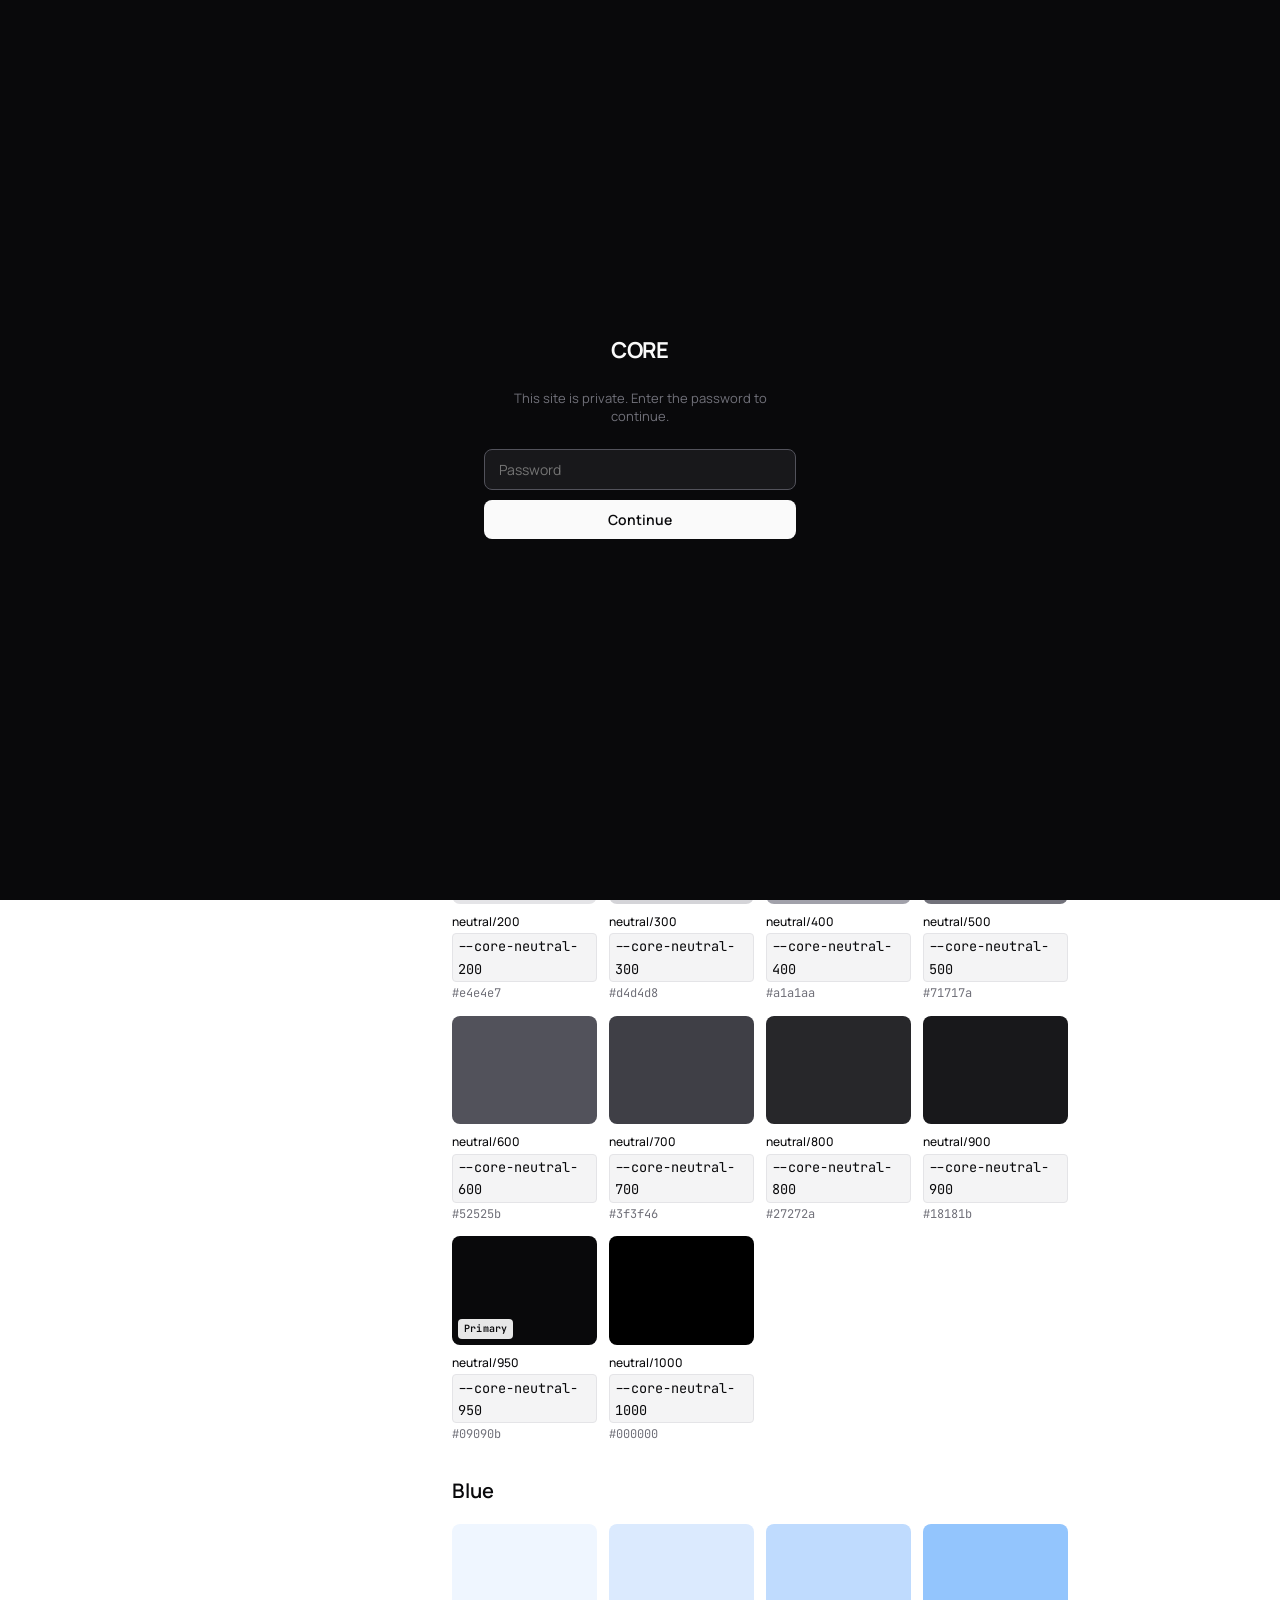
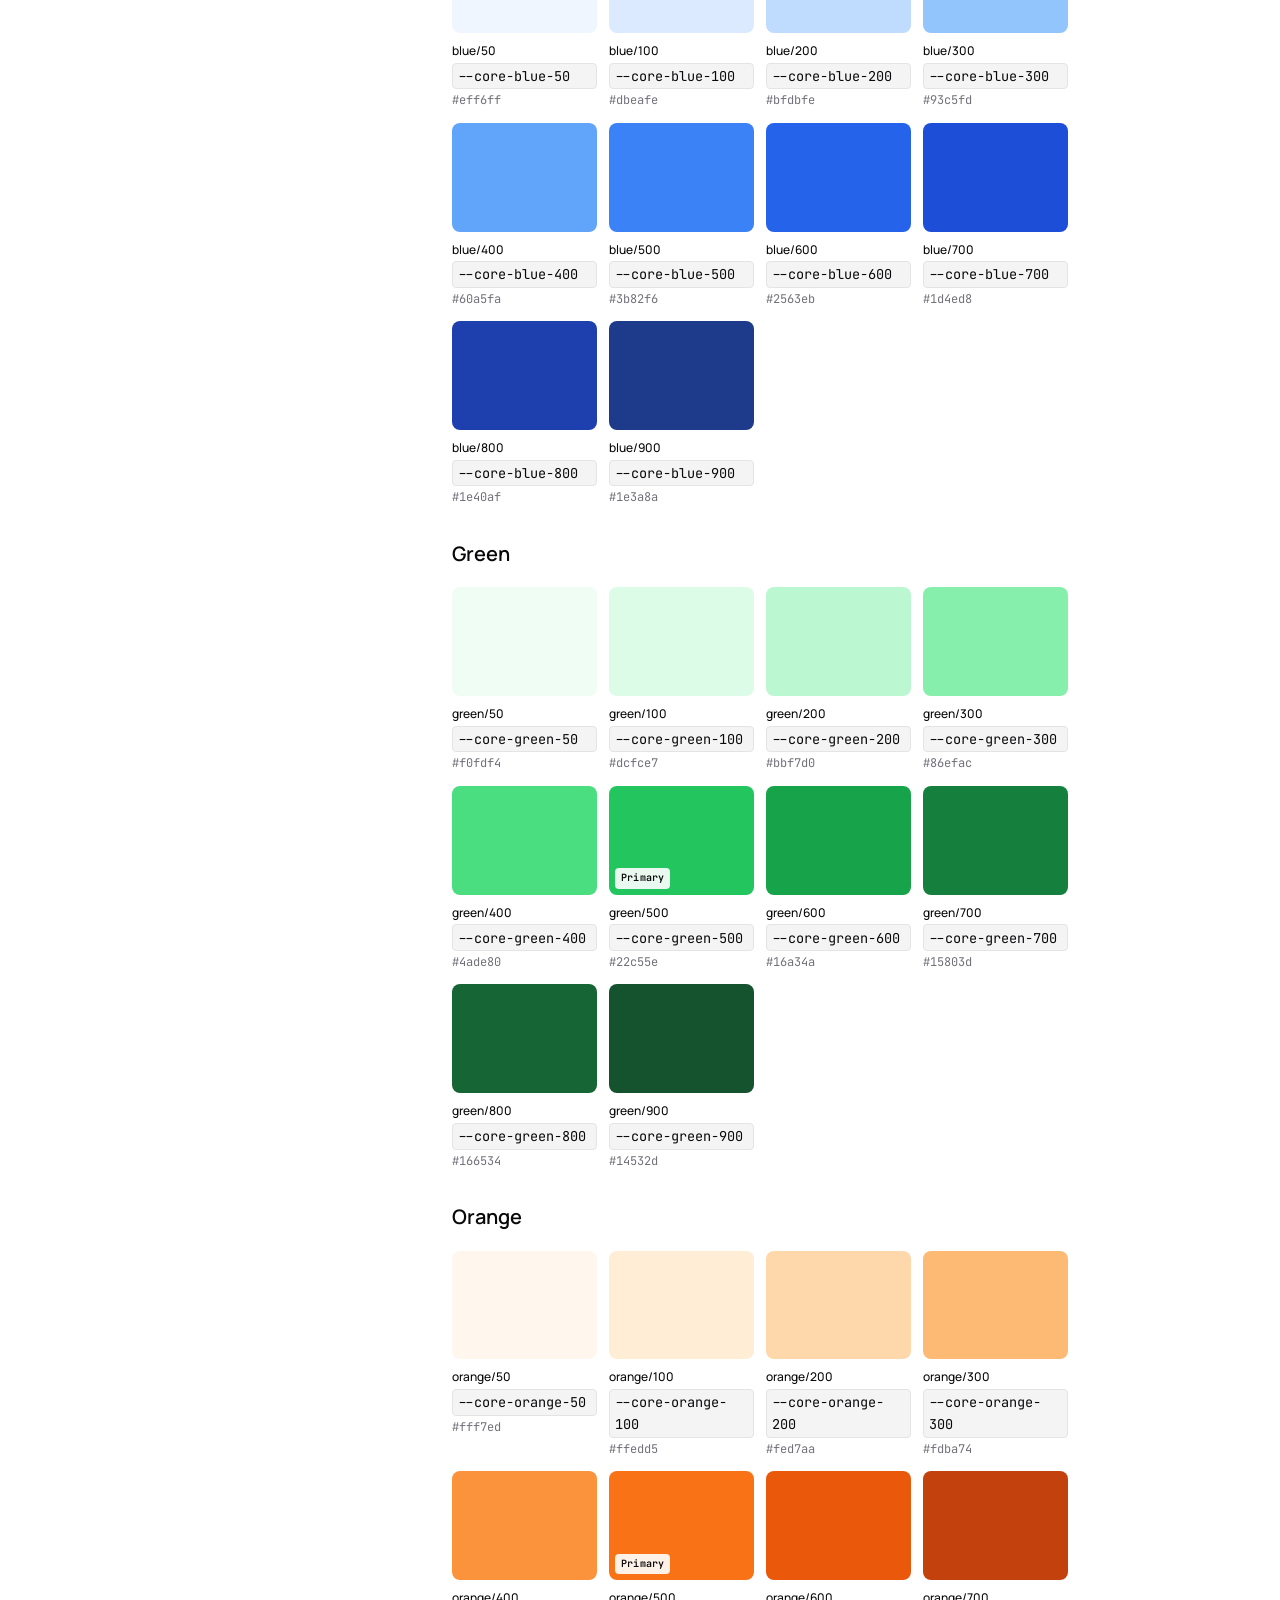
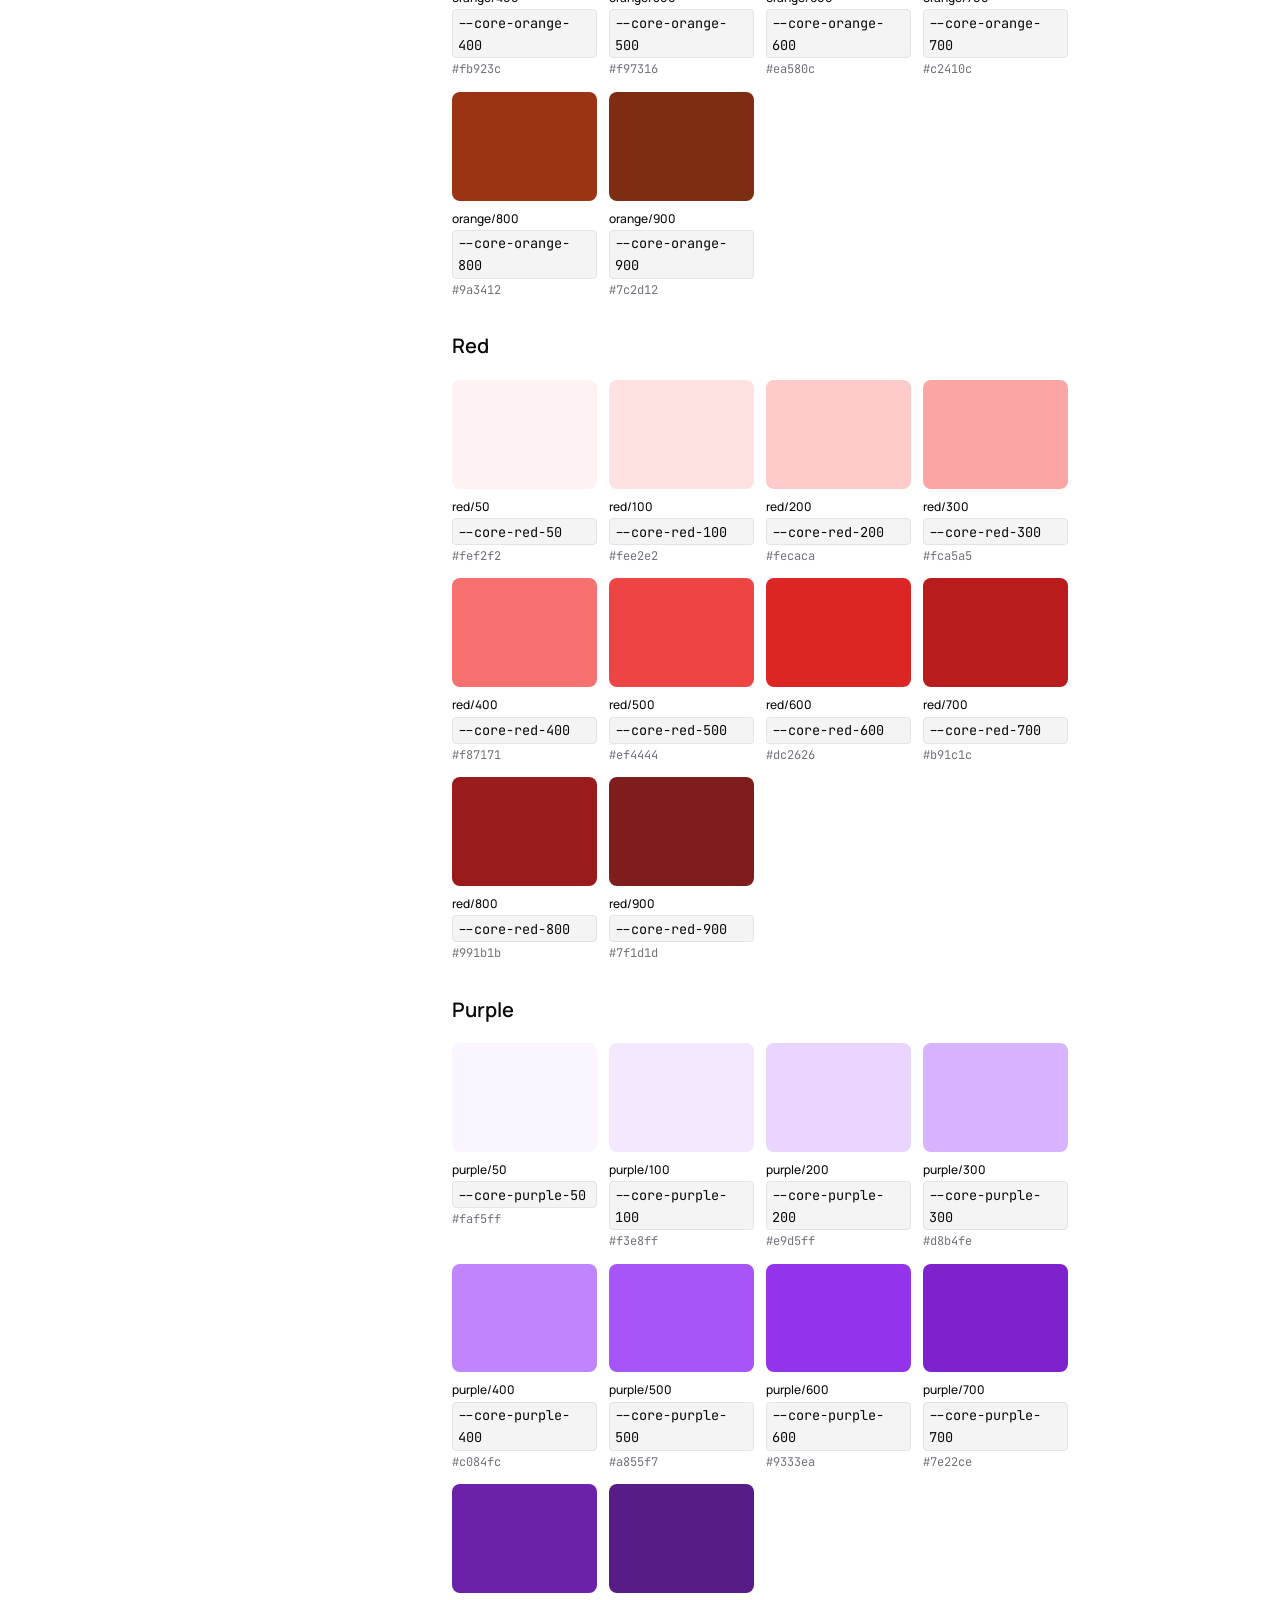
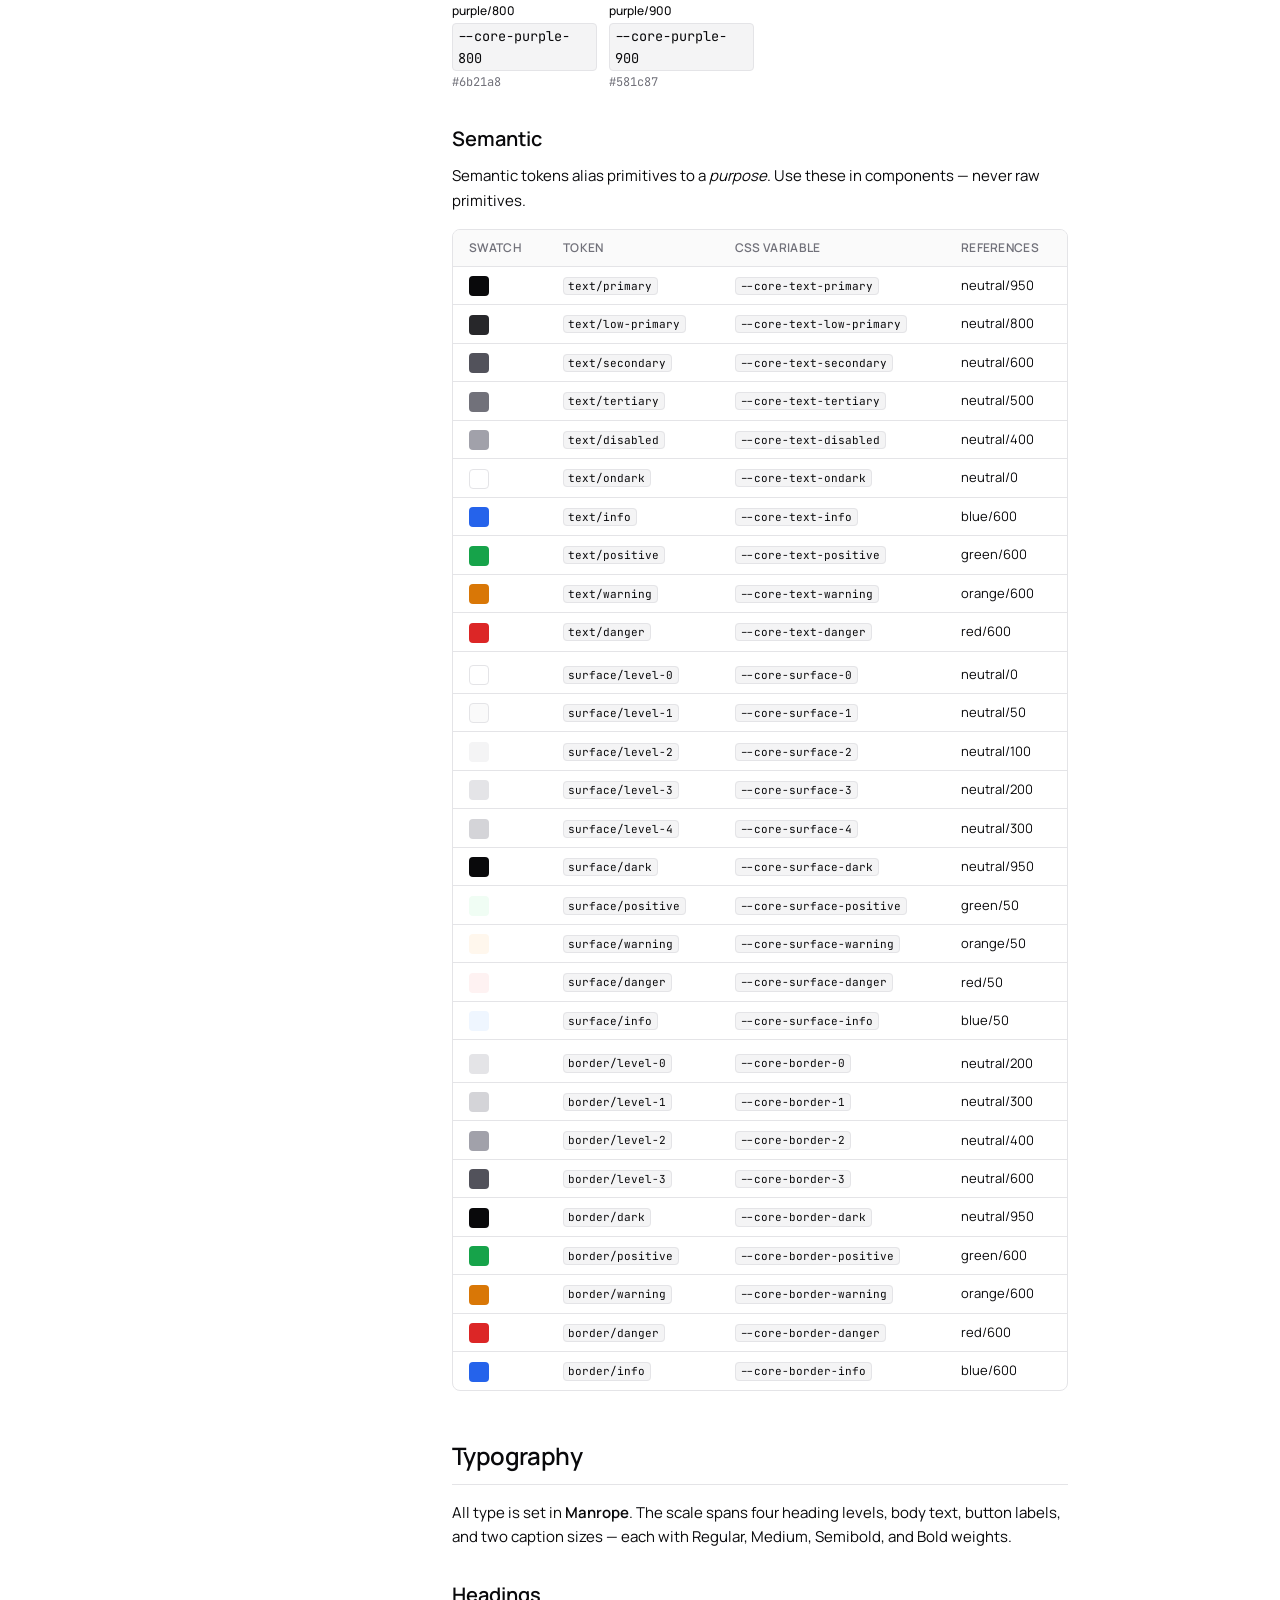
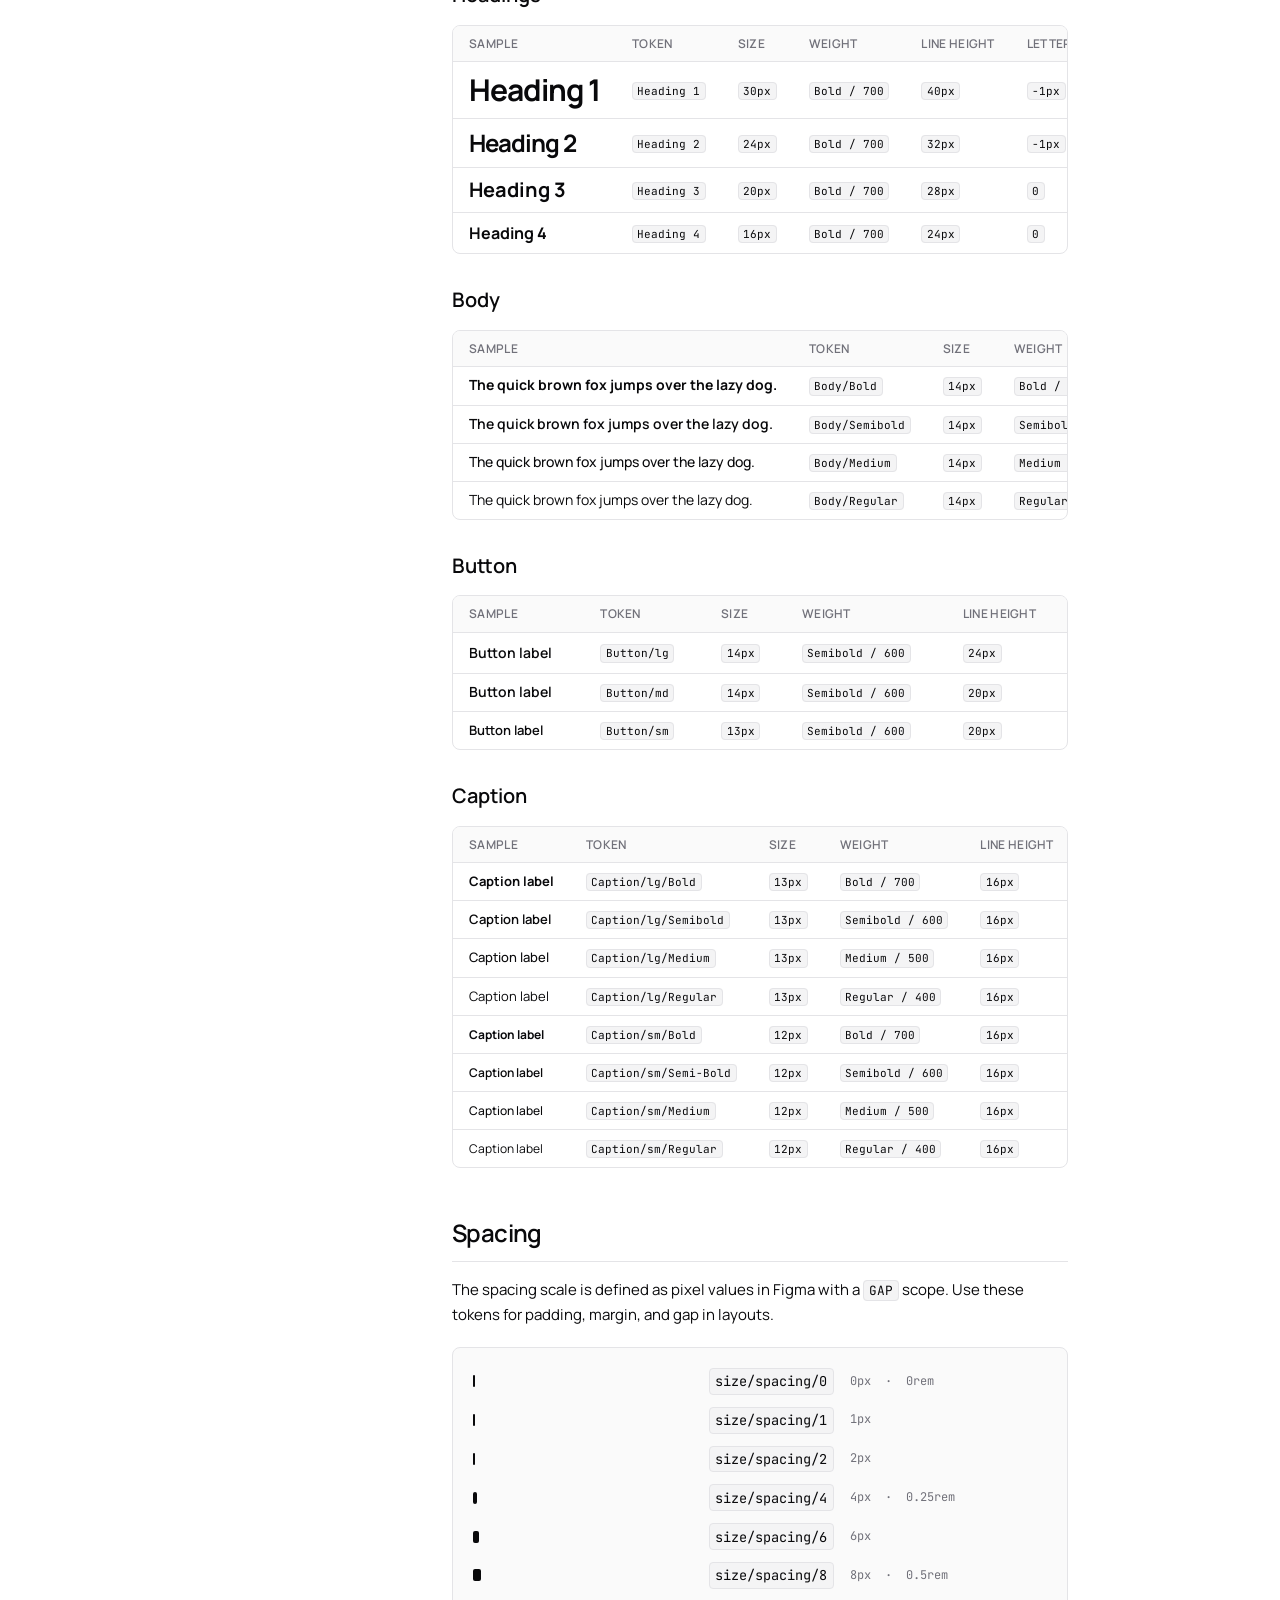
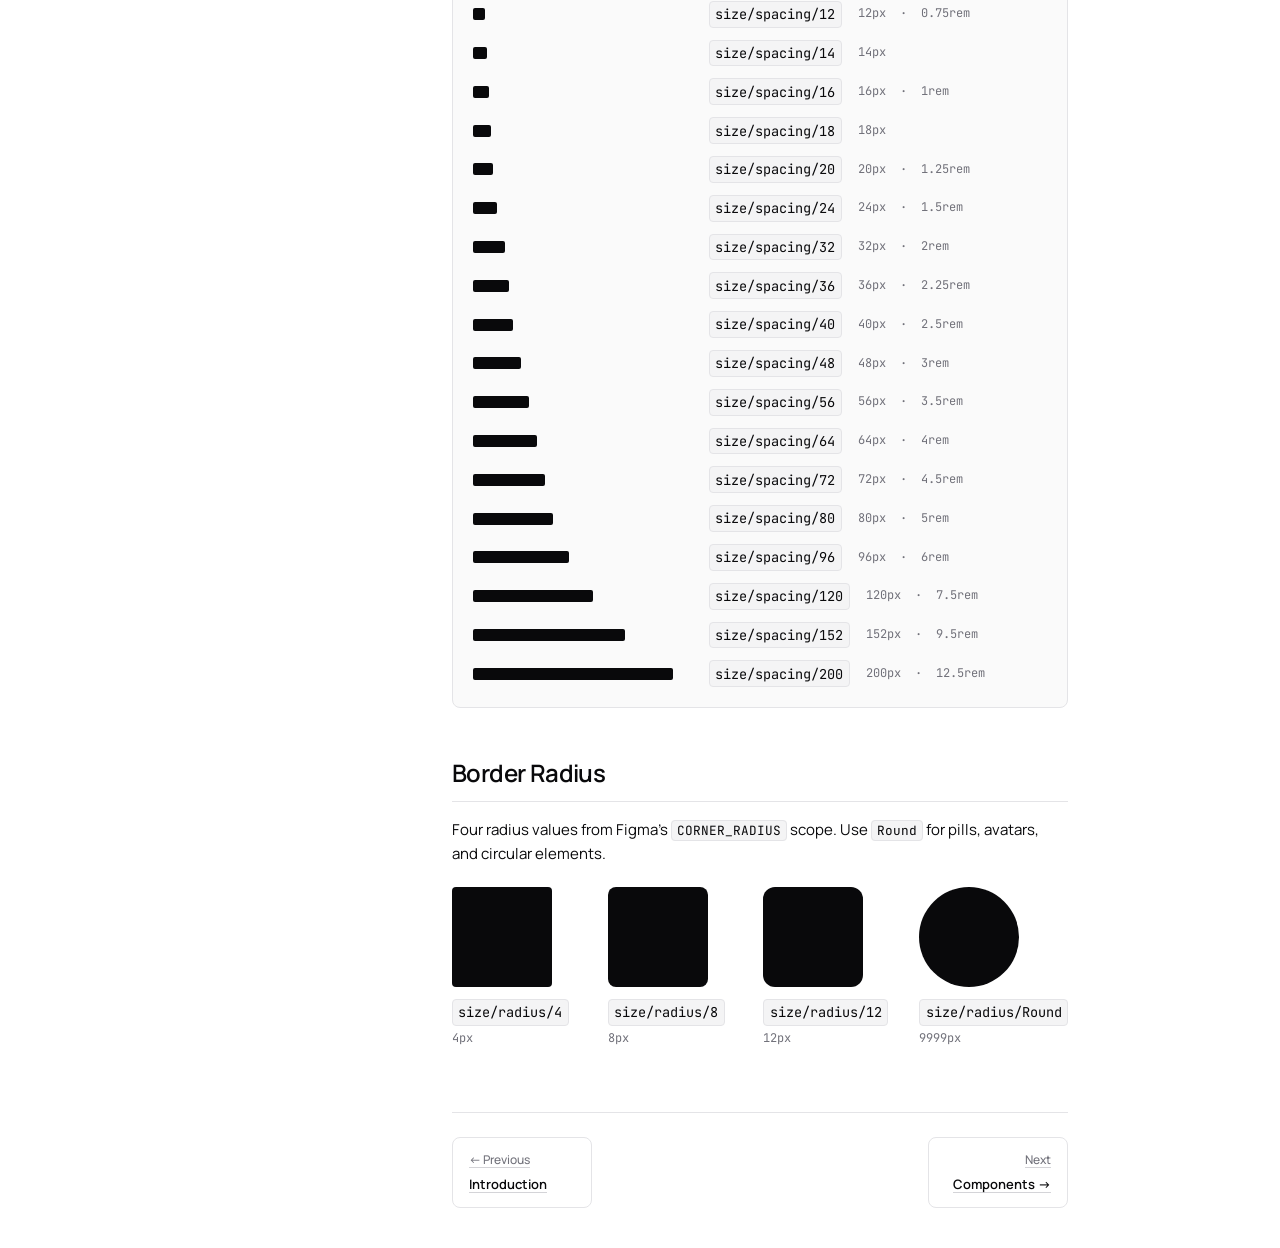
==== commit 32d5ea3f: "Auto-sync: 2026-04-16 17:05:34" ====
--- a/tokens.html
+++ b/tokens.html
@@ -674,5 +674,6 @@
   </div>
 
   <script src="main.js"></script>
+  <script src="gate.js"></script>
 </body>
 </html>
--- a/tokens.css
+++ b/tokens.css
@@ -0,0 +1,244 @@
+/* ============================================================
+   tokens.css — Tokens page specific styles
+   ============================================================ */
+
+/* ── Swatch Grid ── */
+.swatch-grid {
+  display: grid;
+  grid-template-columns: repeat(auto-fill, minmax(140px, 1fr));
+  gap: var(--core-space-3);
+  margin: var(--core-space-5) 0 var(--core-space-8);
+}
+
+.swatch-item {
+  display: flex;
+  flex-direction: column;
+  gap: var(--core-space-2);
+}
+
+.swatch-color {
+  position: relative;
+  width: 100%;
+  aspect-ratio: 4 / 3;
+  border-radius: var(--core-radius-lg);
+  overflow: hidden;
+}
+
+.swatch-badge {
+  position: absolute;
+  bottom: 6px;
+  left: 6px;
+  padding: 2px 6px;
+  font-size: 10px;
+  font-weight: var(--core-weight-semibold);
+  font-family: var(--core-font-mono);
+  background: rgb(255 255 255 / 0.9);
+  color: var(--core-color-fg);
+  border-radius: var(--core-radius-sm);
+  letter-spacing: 0.02em;
+}
+
+.swatch-meta {
+  display: flex;
+  flex-direction: column;
+  gap: 2px;
+}
+
+.swatch-name {
+  font-size: var(--core-text-xs);
+  font-weight: var(--core-weight-medium);
+  color: var(--core-color-fg);
+}
+
+.swatch-var {
+  font-size: 10px;
+  font-family: var(--core-font-mono);
+  color: var(--core-color-muted-fg);
+  background: none;
+  border: none;
+  padding: 0;
+}
+
+.swatch-hex {
+  font-size: var(--core-text-xs);
+  font-family: var(--core-font-mono);
+  color: var(--core-color-muted-fg);
+}
+
+/* ── Token Table ── */
+.token-table-wrapper,
+.type-table-wrapper {
+  margin: var(--core-space-4) 0 var(--core-space-8);
+  overflow-x: auto;
+  border: 1px solid var(--core-color-border);
+  border-radius: var(--core-radius-lg);
+}
+
+.token-table {
+  width: 100%;
+  border-collapse: collapse;
+  font-size: var(--core-text-sm);
+}
+
+.token-table thead {
+  border-bottom: 1px solid var(--core-color-border);
+  background: var(--core-color-surface);
+}
+
+.token-table th {
+  padding: var(--core-space-2) var(--core-space-4);
+  text-align: left;
+  font-size: var(--core-text-xs);
+  font-weight: var(--core-weight-semibold);
+  letter-spacing: var(--core-tracking-wide);
+  text-transform: uppercase;
+  color: var(--core-color-muted-fg);
+  white-space: nowrap;
+}
+
+.token-table td {
+  padding: var(--core-space-2) var(--core-space-4);
+  border-bottom: 1px solid var(--core-color-border);
+  color: var(--core-color-fg);
+  vertical-align: middle;
+  white-space: nowrap;
+}
+
+.token-table tr:last-child td {
+  border-bottom: none;
+}
+
+.token-table tr:hover td {
+  background: var(--core-color-surface);
+}
+
+.token-table code {
+  font-family: var(--core-font-mono);
+  font-size: var(--core-text-xs);
+  background: var(--core-color-muted);
+  border: 1px solid var(--core-color-border);
+  border-radius: var(--core-radius-sm);
+  padding: 1px 5px;
+  color: var(--core-color-fg);
+}
+
+.table-group-sep td {
+  border-top: 1px solid var(--core-color-border);
+  padding-top: var(--core-space-3);
+}
+
+/* Inline color swatch (for semantic table) */
+.inline-swatch {
+  display: inline-block;
+  width: 20px;
+  height: 20px;
+  border-radius: var(--core-radius-sm);
+  flex-shrink: 0;
+  vertical-align: middle;
+}
+
+/* ── Spacing List ── */
+.spacing-list {
+  display: flex;
+  flex-direction: column;
+  gap: var(--core-space-3);
+  margin: var(--core-space-5) 0 var(--core-space-8);
+  padding: var(--core-space-5) var(--core-space-5);
+  border: 1px solid var(--core-color-border);
+  border-radius: var(--core-radius-lg);
+  background: var(--core-color-surface);
+}
+
+.spacing-row {
+  display: flex;
+  align-items: center;
+  gap: var(--core-space-4);
+  min-height: 20px;
+}
+
+.spacing-bar-wrap {
+  width: 220px;
+  flex-shrink: 0;
+  display: flex;
+  align-items: center;
+}
+
+.spacing-bar {
+  border-radius: 2px;
+}
+
+.spacing-var {
+  font-size: var(--core-text-xs);
+  font-family: var(--core-font-mono);
+  color: var(--core-color-fg);
+  background: var(--core-color-muted);
+  border: 1px solid var(--core-color-border);
+  border-radius: var(--core-radius-sm);
+  padding: 2px 6px;
+  white-space: nowrap;
+  flex-shrink: 0;
+}
+
+.spacing-val {
+  font-size: var(--core-text-xs);
+  font-family: var(--core-font-mono);
+  color: var(--core-color-muted-fg);
+  white-space: nowrap;
+}
+
+/* ── Radius Grid ── */
+.radius-grid {
+  display: grid;
+  grid-template-columns: repeat(4, 1fr);
+  gap: var(--core-space-4);
+  margin: var(--core-space-5) 0 var(--core-space-8);
+}
+
+.radius-item {
+  display: flex;
+  flex-direction: column;
+  align-items: flex-start;
+  gap: var(--core-space-3);
+}
+
+.radius-box {
+  width: 100%;
+  aspect-ratio: 1 / 1;
+  max-width: 100px;
+  background: var(--core-neutral-950);
+}
+
+.radius-meta {
+  display: flex;
+  flex-direction: column;
+  gap: 3px;
+}
+
+.radius-token {
+  font-size: var(--core-text-xs);
+  font-family: var(--core-font-mono);
+  color: var(--core-color-fg);
+  background: var(--core-color-muted);
+  border: 1px solid var(--core-color-border);
+  border-radius: var(--core-radius-sm);
+  padding: 2px 6px;
+}
+
+.radius-value {
+  font-size: var(--core-text-xs);
+  font-family: var(--core-font-mono);
+  color: var(--core-color-muted-fg);
+}
+
+/* ── Responsive ── */
+@media (max-width: 768px) {
+  .swatch-grid {
+    grid-template-columns: repeat(auto-fill, minmax(100px, 1fr));
+  }
+  .radius-grid {
+    grid-template-columns: repeat(2, 1fr);
+  }
+  .spacing-bar-wrap {
+    width: 120px;
+  }
+}
